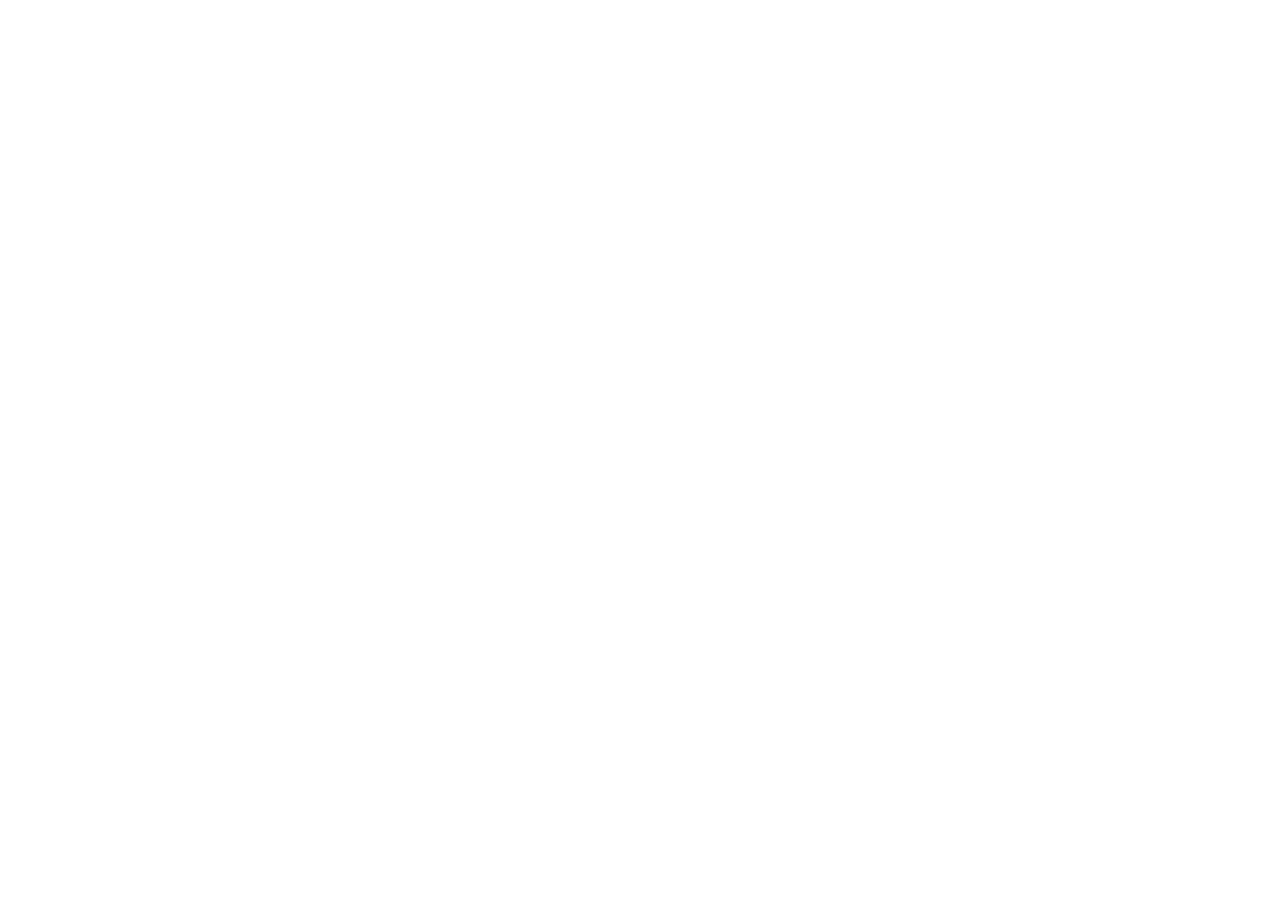
==== index.html @ 071098a9 "nurlan" ====
<!DOCTYPE html>
<html lang="en">
<head>
    <meta charset="UTF-8">
    <meta http-equiv="X-UA-Compatible" content="IE=edge">
    <meta name="viewport" content="width=device-width, initial-scale=1.0">
    <title>Project</title>
    <link rel="stylesheet" href="style.css">
</head>
<body>
    <div class="all-text">
        <div class="container">






        </div>
    </div>
</body>
</html>
---- style.css ----
@import url("https://fonts.googleapis.com/css2?family=Montserrat:ital,wght@0,100;0,200;0,300;0,400;0,500;0,600;0,700;0,800;0,900;1,100;1,200;1,300;1,400;1,500;1,600;1,700;1,800;1,900&family=Roboto:ital,wght@0,100;0,300;0,400;0,500;0,700;0,900;1,100;1,300;1,400;1,500;1,700;1,900&display=swap");
* {
  box-sizing: border-box;
  list-style: none;
}
body {
  font-family: Roboto Slab;
}
@media screen and (min-width: 320px) and (max-width: 991px) {
<<<<<<< HEAD
    

body{
    font-family: Roboto Slab;
}
@media screen and (min-width: 320px) and (max-width: 991px){
   
    .container{

        margin-left: 35px;
        margin-top: 36px;
        display: flex;
        justify-content: center;
        flex-direction: column;
    }

    .first-section .main {
        display: flex;
        flex-direction: column;
        margin: 0;
    }
    .first-section .main h1 {
        font-weight: bold;
        font-size: 26px;
        line-height: 101.38%;
        margin: 55px 0 21px 0px;
    }
    .first-section .main-text {
        width: 309px;
        height: 217px;
        font-size: 12px;
        line-height: 18px;
        margin-bottom: 12px;
    }
    .first-section .right-img {
        width: 300px;
        display: flex;
        justify-content: center;
        margin: 0;
        height: 160.29px;
    }
    .first-section .img1 {
        width: 170.55px;
        height: 160.29px;
    }
    .first-section .bottom-text {
        width: 395px;
    }
    .first-section .img-desktopmod {
        margin: 0;
        width: 0;
        height: 0;
    }
    .first-section .desk-image {
        display: none;
    }
    .first-section .ellipse3 {
        display: none;
    }
    .first-section .bottom-text ul {
        display: flex;
        flex-wrap: wrap;
        padding: 0;
        margin-left: 0;
        gap: 0px;
    }
    .first-section .bottom-text ul li {
        list-style: none;
    }
    .first-section .bottom-text ul li h3 {
        font-size: 12px;
        line-height: 16px;
        font-weight: bold;
    }
    .first-section .bottom-text ul li p {
        font-size: 10px;
        line-height: 13px;
        width: 86px;
        height: 28px;
    }

    /* Nurlan */
    .header .pic1{
        width: 52.19px;
        height: 30.75px;}

        .kino{
width: 292.63px;
height: 88.53px;

font-family: Roboto Slab;
font-style: normal;
font-weight: bold;
font-size: 37px;
line-height: 101.38%;
        }
        .kino1{
            width: 212.4px;
height: 28.96px;
font-family: Roboto;
font-style: normal;
font-weight: normal;
font-size: 10px;
line-height: 150%;
        }
        .text .pic2{
            width: 141.68px;
            height: 175.1px;
        }
        .blue{
            width: 225.36px;
    height: 93.19px;


    background: #1E4681;
    border-radius: 2.32986px
        }
        .blue .word{
            width: 200.64px;
            height: 52.65px;
            
            font-family: Roboto Slab;
            font-style: normal;
            font-weight: normal;
            font-size: 11px;
            line-height: 130%;
            
            
            
            color: #FFFFFF;
        }
        .blue .name{
            width: 130.7px;
height: 21.27px;

font-family: Roboto;
font-style: normal;
font-weight: normal;
font-size: 10px;
line-height: 130%;


text-align: right;

color: #FFFFFF;
        }

    .Program-course h1{
        font-size: 26px;
        font-weight: bold;
        line-height: 26px;

    }
    .Program-course div{
        display: flex;
        flex-direction: column;
        justify-content: center;
        width: 185.92px;
        height: 152.84px;
        box-shadow: 1px 1px 1px 1px #B0B0B0   ;
        border-radius: 0 0 15px 15px;
    }
    .Program-course img{
        width: 185.92px;
        height: 74.56px;
    }
    .Program-course .text{
        padding: 5.13px 9px 7.84px ; 
        border-radius: 0 0 15px 15px;
    }
    .Program-course h3{    
        font-weight: bold;
        font-size: 14px;
        line-height: 130%;
        margin-bottom: 15.15px;
        margin-top: 5.13px;
    }
    .Program-course p{
        font-size: 12px;
        line-height: 130%;  
        width: 106px;
        height: 32px;
        margin: 0;
    }



=======
>>>>>>> 8722b639a8278515ad1a6d59baf8ebdc90679b74
}

@media screen and (min-width: 992px) and (max-width: 1279px) {
}

@media (min-width: 1280px) {
}
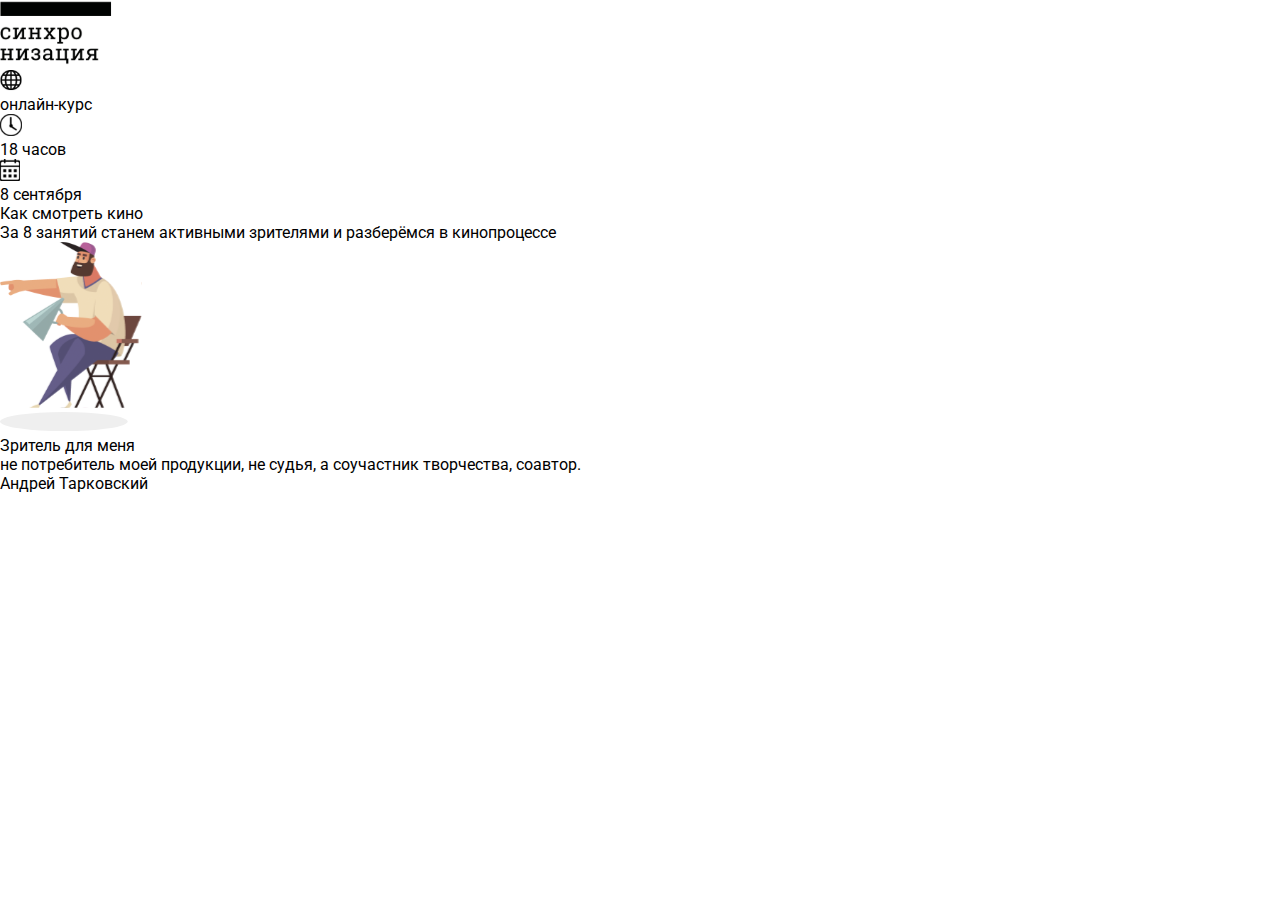
==== commit ec4223c3: "Project" ====
--- a/index.html
+++ b/index.html
@@ -1,22 +1,61 @@
 <!DOCTYPE html>
 <html lang="en">
-<head>
-    <meta charset="UTF-8">
-    <meta http-equiv="X-UA-Compatible" content="IE=edge">
-    <meta name="viewport" content="width=device-width, initial-scale=1.0">
+  <head>
+    <meta charset="UTF-8" />
+    <meta http-equiv="X-UA-Compatible" content="IE=edge" />
+    <meta name="viewport" content="width=device-width, initial-scale=1.0" />
     <title>Project</title>
-    <link rel="stylesheet" href="style.css">
-</head>
-<body>
+    <link rel="stylesheet" href="style.css" />
+  </head>
+  <body>
     <div class="all-text">
-        <div class="container">
+      <div class="container">
+        <!-- Nurlan -->
+        <div class="header">
+          <div class="pic1">
+            <img class="pic1" src="images/logo_mobile_black 1.svg" alt="" />
+          </div>
+          <div class="online-kurs">
+            <div class="li">
+              <img class="globe" src="images/globe.svg" alt="" />
+              <div class="text1">онлайн-курс</div>
+            </div>
+            <div class="li">
+              <img class="saat" src="images/img_135744.svg" alt="" />
+              <div class="text2">18 часов</div>
+            </div>
+            <div class="li">
+              <img class="calendar" src="images/calendar_2.svg" alt="" />
+              <div class="text3">8 сентября</div>
+            </div>
+          </div>
+        </div>
+        <div class="text">
+          <div class="kino">Как смотреть кино</div>
+          <div class="za">
+            За 8 занятий станем активными зрителями и разберёмся в кинопроцессе
+          </div>
+          <div class="pic2">
+            <img class="pic2" src="images/noroot 1.svg" alt="" />
+          </div>
+          <img class="ellipse" src="images/ellips.svg" alt="" />
+        </div>
 
+        <div class="blue-text">
+          <div class="word">
+            Зритель для меня <br />
+            не потребитель моей продукции, не судья, а соучастник творчества,
+            соавтор.
+          </div>
+          <div class="name">Андрей Тарковский</div>
+        </div>
 
+        <!-- Sahire -->
 
+        <!-- Rashad -->
 
-
-
-        </div>
+        <!-- Ilkin -->
+      </div>
     </div>
-</body>
-</html>+  </body>
+</html>
--- a/style.css
+++ b/style.css
@@ -1,202 +1,157 @@
-@import url("https://fonts.googleapis.com/css2?family=Montserrat:ital,wght@0,100;0,200;0,300;0,400;0,500;0,600;0,700;0,800;0,900;1,100;1,200;1,300;1,400;1,500;1,600;1,700;1,800;1,900&family=Roboto:ital,wght@0,100;0,300;0,400;0,500;0,700;0,900;1,100;1,300;1,400;1,500;1,700;1,900&display=swap");
+@import url("https://fonts.googleapis.com/css2?family=Roboto+Slab:wght@100;200;300;400;500;600;700;800;900&family=Roboto:ital,wght@0,100;0,300;0,400;0,500;0,700;0,900;1,100;1,300;1,400;1,500;1,700;1,900&display=swap");
 * {
   box-sizing: border-box;
-  list-style: none;
+  margin: 0;
+  padding: 0;
 }
 body {
-  font-family: Roboto Slab;
+  font-family: Roboto;
 }
 @media screen and (min-width: 320px) and (max-width: 991px) {
-<<<<<<< HEAD
-    
+  .all-text {
+    display: flex;
+    flex-direction: column;
+    align-items: center;
+  }
 
-body{
+  .container {
+    margin-left: 35px;
+    margin-top: 36px;
+    display: flex;
+    flex-direction: column;
+  }
+  .header {
+    display: flex;
+    justify-content: flex-start;
+    flex-direction: column;
+  }
+  .pic1 {
+    width: 52.19px;
+    height: 30.75px;
+    margin-bottom: 44.6px;
+  }
+  .globe {
+    width: 10.25px;
+    height: 9.79px;
+    margin-right: 3.73px;
+  }
+
+  .saat {
+    width: 10.25px;
+    height: 10.25px;
+    margin-right: 4.66px;
+  }
+  .calendar {
+    width: 9.32px;
+    height: 10.25px;
+    margin-right: 6.06px;
+  }
+  .text1 {
+    width: 60.58px;
+    height: 14.91px;
+    font-family: Roboto;
+    font-style: normal;
+    font-weight: normal;
+    font-size: 10px;
+    line-height: 115%;
+    margin-right: 11.65px;
+  }
+
+  .text2 {
+    width: 60.58px;
+    height: 14.91px;
+    font-family: Roboto;
+    font-style: normal;
+    font-weight: normal;
+    font-size: 10px;
+    line-height: 115%;
+  }
+  .text3 {
+    width: 60.58px;
+    height: 14.91px;
+    font-family: Roboto;
+    font-style: normal;
+    font-weight: normal;
+    font-size: 10px;
+    line-height: 115%;
+  }
+  .online-kurs {
+    display: flex;
+    margin-bottom: 8.06px;
+  }
+  .li {
+    display: flex;
+  }
+
+  .kino {
+    width: 292.63px;
+    height: 88.53px;
     font-family: Roboto Slab;
-}
-@media screen and (min-width: 320px) and (max-width: 991px){
-   
-    .container{
+    font-style: normal;
+    font-weight: bold;
+    font-size: 37px;
+    line-height: 101.38%;
+    margin-bottom: 2.22px;
+  }
+  .za {
+    width: 212.4px;
+    height: 28.96px;
+    font-family: Roboto;
+    font-style: normal;
+    font-weight: normal;
+    font-size: 10px;
+    line-height: 150%;
+  }
+  .pic2 {
+    width: 141.66px;
+    height: 165.89px;
+    margin-left: 80px;
+    margin-top: 10px;
+    z-index: 10;
+  }
+  .ellipse {
+    width: 200.68px;
+    height: 19.1px;
 
-        margin-left: 35px;
-        margin-top: 36px;
-        display: flex;
-        justify-content: center;
-        flex-direction: column;
-    }
+    background: #ffffff;
+    margin-left: 140px;
+    margin-bottom: 38.64px;
 
-    .first-section .main {
-        display: flex;
-        flex-direction: column;
-        margin: 0;
-    }
-    .first-section .main h1 {
-        font-weight: bold;
-        font-size: 26px;
-        line-height: 101.38%;
-        margin: 55px 0 21px 0px;
-    }
-    .first-section .main-text {
-        width: 309px;
-        height: 217px;
-        font-size: 12px;
-        line-height: 18px;
-        margin-bottom: 12px;
-    }
-    .first-section .right-img {
-        width: 300px;
-        display: flex;
-        justify-content: center;
-        margin: 0;
-        height: 160.29px;
-    }
-    .first-section .img1 {
-        width: 170.55px;
-        height: 160.29px;
-    }
-    .first-section .bottom-text {
-        width: 395px;
-    }
-    .first-section .img-desktopmod {
-        margin: 0;
-        width: 0;
-        height: 0;
-    }
-    .first-section .desk-image {
-        display: none;
-    }
-    .first-section .ellipse3 {
-        display: none;
-    }
-    .first-section .bottom-text ul {
-        display: flex;
-        flex-wrap: wrap;
-        padding: 0;
-        margin-left: 0;
-        gap: 0px;
-    }
-    .first-section .bottom-text ul li {
-        list-style: none;
-    }
-    .first-section .bottom-text ul li h3 {
-        font-size: 12px;
-        line-height: 16px;
-        font-weight: bold;
-    }
-    .first-section .bottom-text ul li p {
-        font-size: 10px;
-        line-height: 13px;
-        width: 86px;
-        height: 28px;
-    }
+    z-index: -10;
+  }
 
-    /* Nurlan */
-    .header .pic1{
-        width: 52.19px;
-        height: 30.75px;}
+  .blue-text {
+    width: 205.36px;
+    height: 93.19px;
+    background: #1e4681;
+    border-radius: 2.32986px;
+  }
 
-        .kino{
-width: 292.63px;
-height: 88.53px;
+  .blue-text .word {
+    width: 200.64px;
+    height: 52.65px;
+    font-family: Roboto Slab;
+    font-style: normal;
+    font-weight: normal;
+    font-size: 11px;
+    line-height: 130%;
+    color: #ffffff;
+    padding: 8.97px 0 0 12.13px;
+    margin-bottom: 8.92px;
+  }
+  .blue-text .name {
+    width: 190.7px;
+    height: 21.27px;
 
-font-family: Roboto Slab;
-font-style: normal;
-font-weight: bold;
-font-size: 37px;
-line-height: 101.38%;
-        }
-        .kino1{
-            width: 212.4px;
-height: 28.96px;
-font-family: Roboto;
-font-style: normal;
-font-weight: normal;
-font-size: 10px;
-line-height: 150%;
-        }
-        .text .pic2{
-            width: 141.68px;
-            height: 175.1px;
-        }
-        .blue{
-            width: 225.36px;
-    height: 93.19px;
-
-
-    background: #1E4681;
-    border-radius: 2.32986px
-        }
-        .blue .word{
-            width: 200.64px;
-            height: 52.65px;
-            
-            font-family: Roboto Slab;
-            font-style: normal;
-            font-weight: normal;
-            font-size: 11px;
-            line-height: 130%;
-            
-            
-            
-            color: #FFFFFF;
-        }
-        .blue .name{
-            width: 130.7px;
-height: 21.27px;
-
-font-family: Roboto;
-font-style: normal;
-font-weight: normal;
-font-size: 10px;
-line-height: 130%;
-
-
-text-align: right;
-
-color: #FFFFFF;
-        }
-
-    .Program-course h1{
-        font-size: 26px;
-        font-weight: bold;
-        line-height: 26px;
-
-    }
-    .Program-course div{
-        display: flex;
-        flex-direction: column;
-        justify-content: center;
-        width: 185.92px;
-        height: 152.84px;
-        box-shadow: 1px 1px 1px 1px #B0B0B0   ;
-        border-radius: 0 0 15px 15px;
-    }
-    .Program-course img{
-        width: 185.92px;
-        height: 74.56px;
-    }
-    .Program-course .text{
-        padding: 5.13px 9px 7.84px ; 
-        border-radius: 0 0 15px 15px;
-    }
-    .Program-course h3{    
-        font-weight: bold;
-        font-size: 14px;
-        line-height: 130%;
-        margin-bottom: 15.15px;
-        margin-top: 5.13px;
-    }
-    .Program-course p{
-        font-size: 12px;
-        line-height: 130%;  
-        width: 106px;
-        height: 32px;
-        margin: 0;
-    }
-
-
-
-=======
->>>>>>> 8722b639a8278515ad1a6d59baf8ebdc90679b74
+    font-family: Roboto;
+    font-style: normal;
+    font-weight: normal;
+    font-size: 10px;
+    line-height: 130%;
+    text-align: right;
+    color: #ffffff;
+    padding-left: 93.07px;
+  }
 }
 
 @media screen and (min-width: 992px) and (max-width: 1279px) {
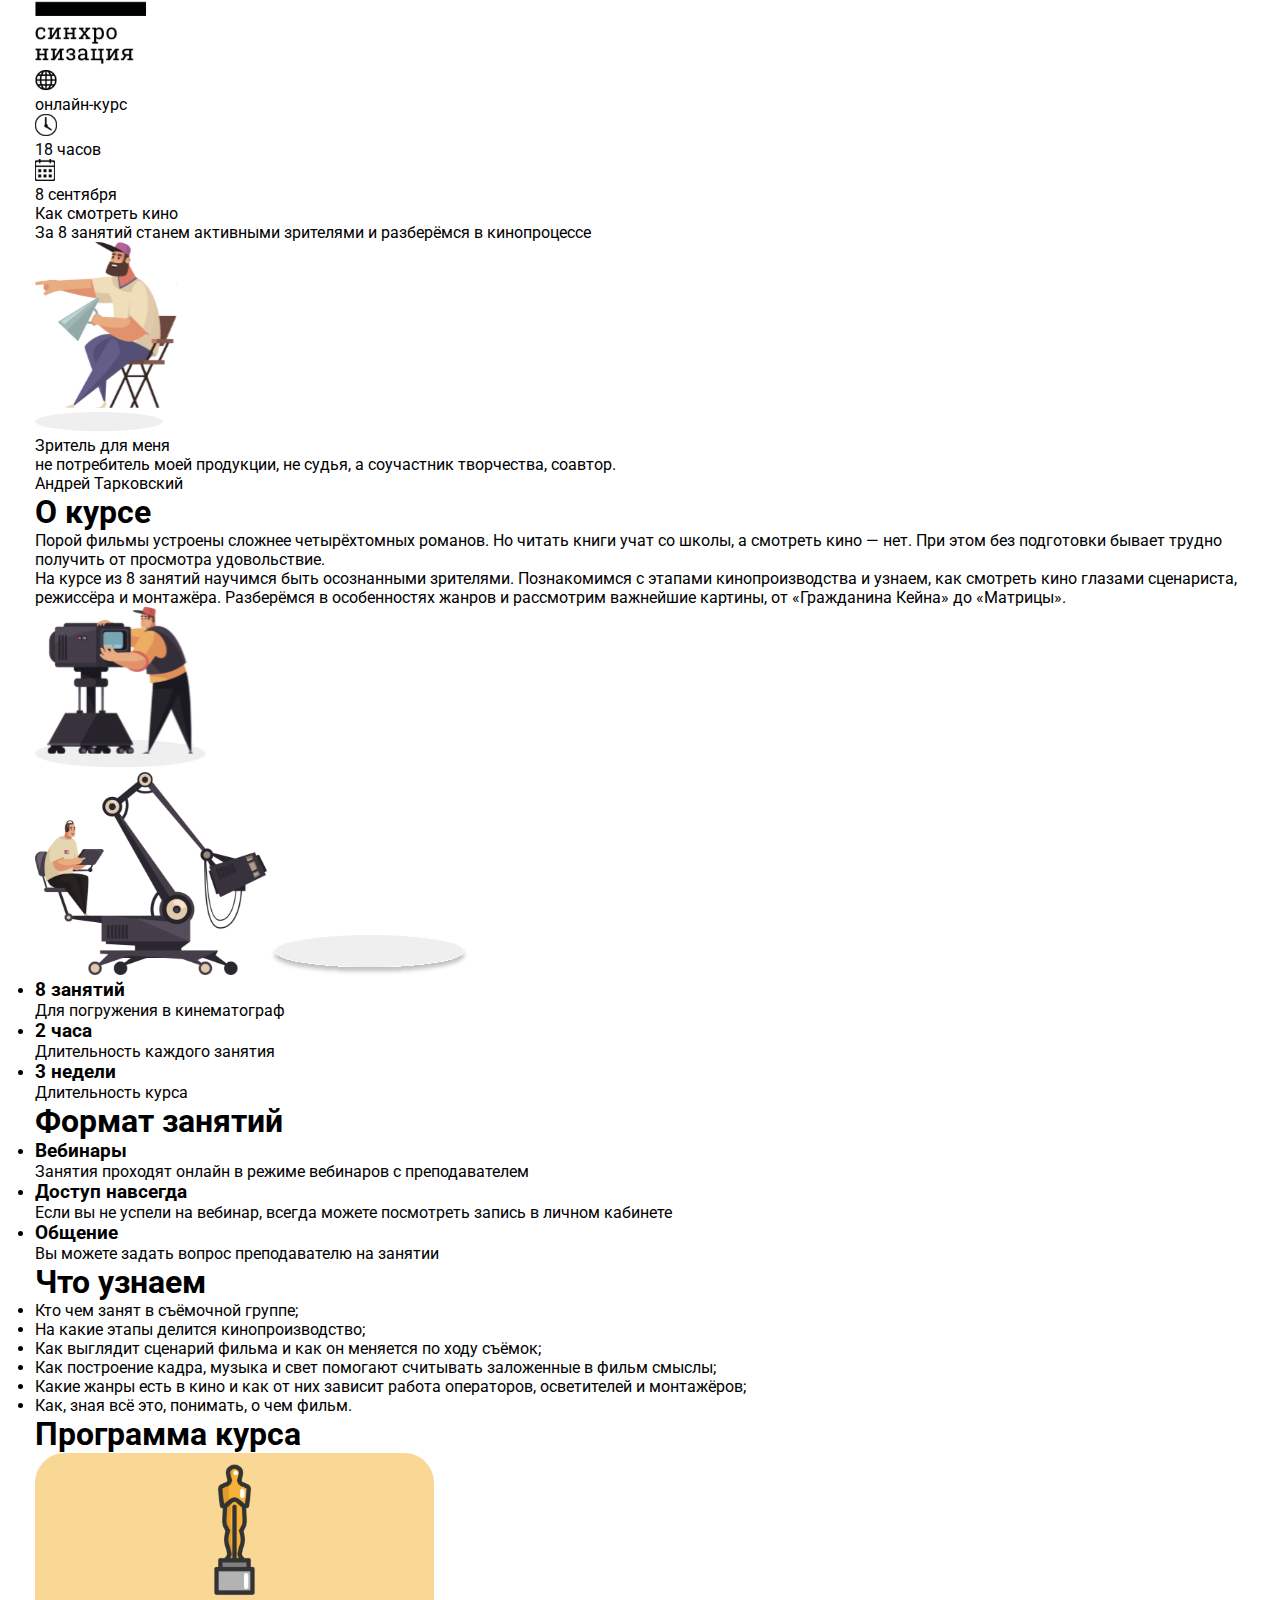
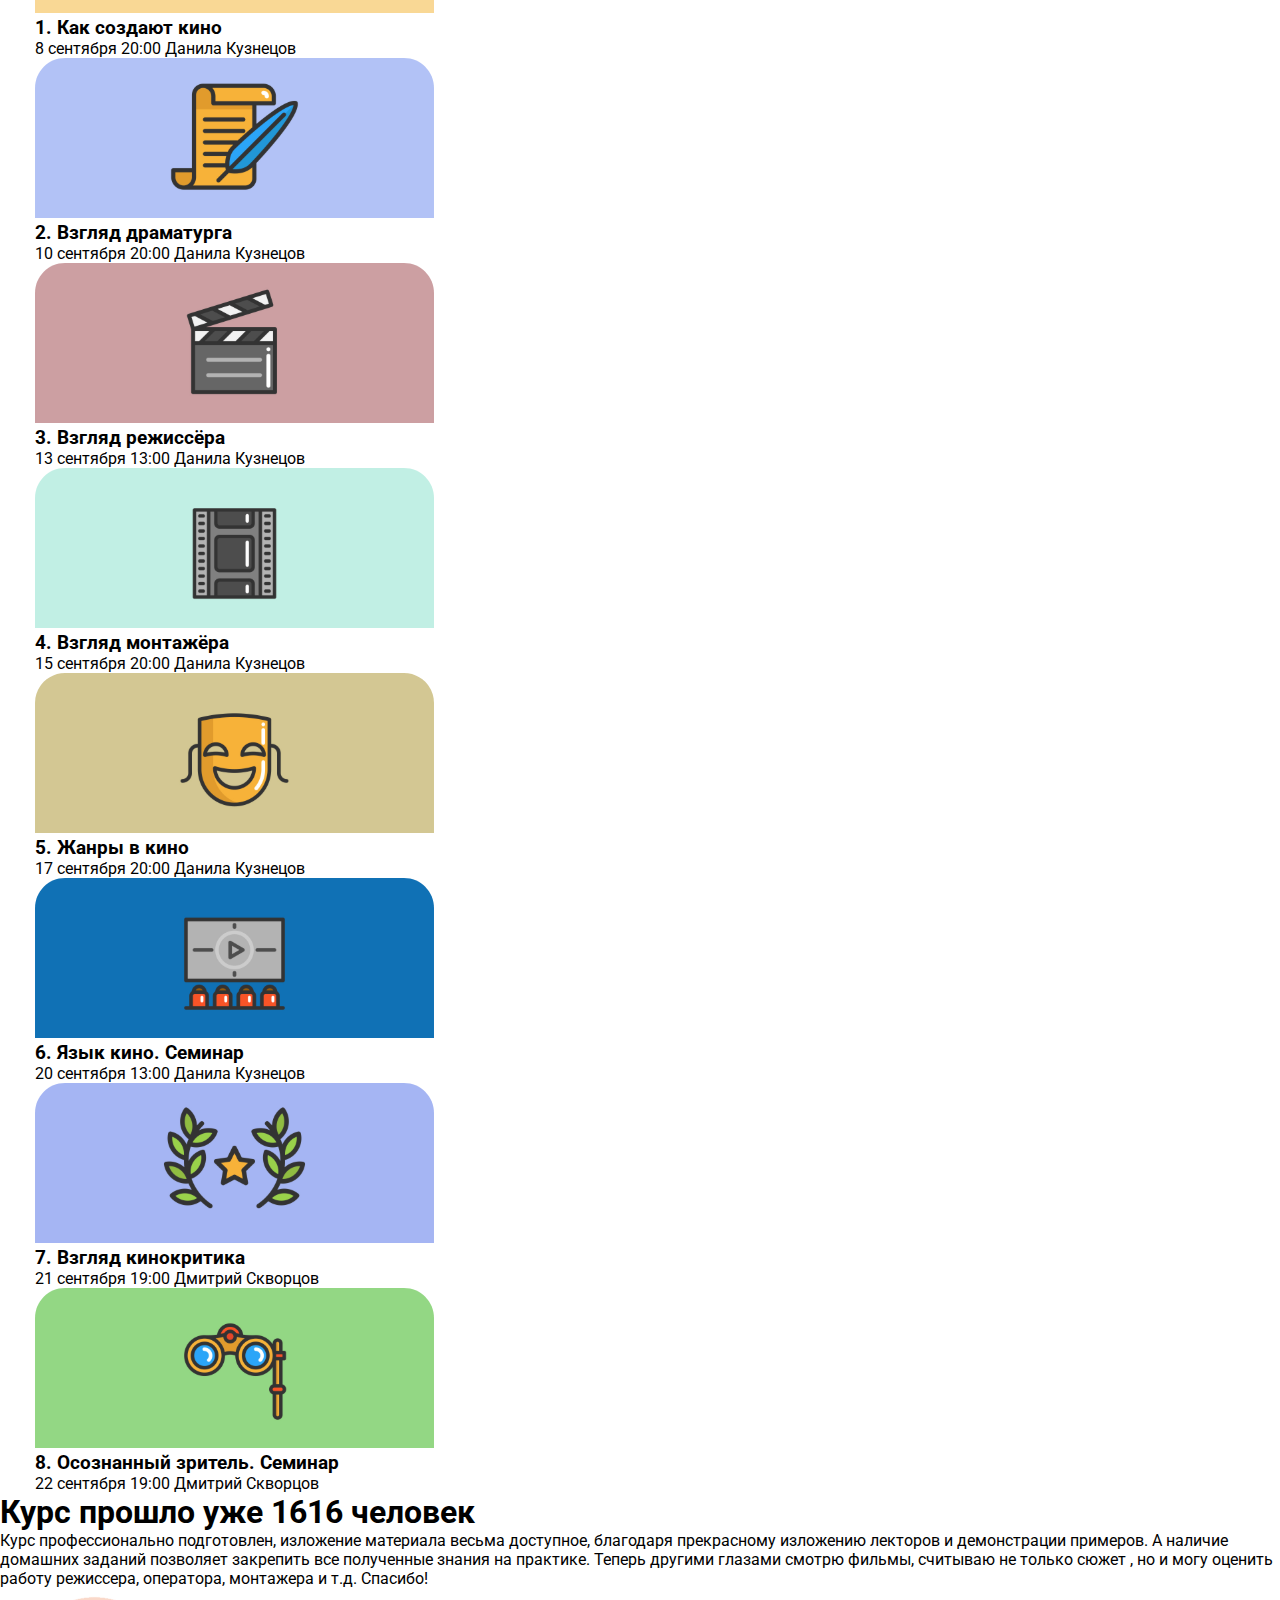
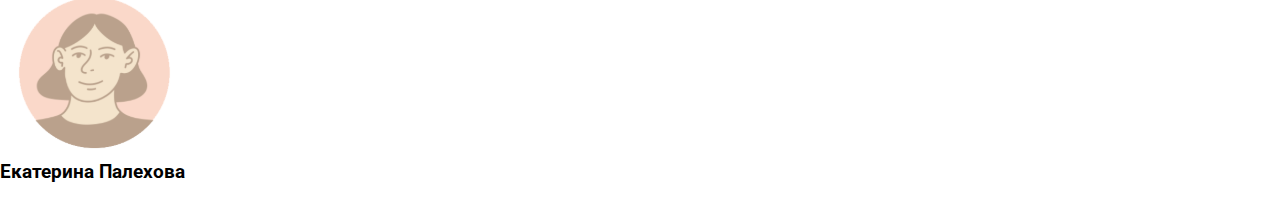
==== commit d323bec1: "Project" ====
--- a/index.html
+++ b/index.html
@@ -11,7 +11,7 @@
     <div class="all-text">
       <div class="container">
         <!-- Nurlan -->
-        <div class="header">
+        <div class=" header">
           <div class="pic1">
             <img class="pic1" src="images/logo_mobile_black 1.svg" alt="" />
           </div>
@@ -51,9 +51,209 @@
         </div>
 
         <!-- Sahire -->
-
+        <div class="first-section">
+          <div class="main">
+            <div>
+              <h1>О курсе</h1>
+              <div class="main-text">
+                <p>
+                  Порой фильмы устроены сложнее четырёхтомных романов. Но читать
+                  книги учат со школы, а смотреть кино — нет. При этом без
+                  подготовки бывает трудно получить от просмотра удовольствие.
+                </p>
+                <p>
+                  На курсе из 8 занятий научимся быть осознанными зрителями.
+                  Познакомимся с этапами кинопроизводства и узнаем, как смотреть
+                  кино глазами сценариста, режиссёра и монтажёра. Разберёмся в
+                  особенностях жанров и рассмотрим важнейшие картины, от
+                  «Гражданина Кейна» до «Матрицы».
+                </p>
+              </div>
+            </div>
+            <div class="right-img">
+              <img class="img1" src="images/image-1.svg" alt="undef" />
+            </div>
+          </div>
+          <div class="bottom-text">
+            <div class="img-desktopmod">
+              <img class="desk-image" src="images/desk-image.svg" alt="" />
+              <img class="ellipse3" src="images/Ellipse 3.svg" alt="" />
+            </div>
+            <ul>
+              <li>
+                <h3>8 занятий</h3>
+                <p>Для погружения в кинематограф</p>
+              </li>
+              <li>
+                <h3>2 часа</h3>
+                <p>Длительность каждого занятия</p>
+              </li>
+              <li>
+                <h3>3 недели</h3>
+                <p>Длительность курса</p>
+              </li>
+            </ul>
+          </div>
+        </div>
+        <!-- First Section End -->
+        <!-- Format Section start -->
+        <div class="sec-format">
+          <div class="main-head">
+            <h1>Формат занятий</h1>
+          </div>
+          <ul class="list">
+            <li>
+              <div class="head">
+                <h3>Вебинары</h3>
+              </div>
+              <div class="text">
+                Занятия проходят онлайн в режиме вебинаров с преподавателем
+              </div>
+            </li>
+            <li>
+              <div class="head">
+                <h3>Доступ навсегда</h3>
+              </div>
+              <div class="text">
+                Если вы не успели на вебинар, всегда можете посмотреть запись в
+                личном кабинете
+              </div>
+            </li>
+            <li>
+              <div class="head">
+                <h3>Общение</h3>
+              </div>
+              <div class="text">
+                Вы можете задать вопрос преподавателю на занятии
+              </div>
+            </li>
+          </ul>
+        </div>
+
+        <!-- Format section Ends -->
+
+        <!-- Section 3 Starts -->
+
+        <div class="sec3">
+          <div class="main-head">
+            <h1>Что узнаем</h1>
+          </div>
+          <div class="list-div">
+            <ul class="list-sec3">
+              <li>
+                <div class="text">Кто чем занят в съёмочной группе;</div>
+              </li>
+              <li>
+                <div class="text">На какие этапы делится кинопроизводство;</div>
+              </li>
+              <li>
+                <div class="text">
+                  Как выглядит сценарий фильма и как он меняется по ходу съёмок;
+                </div>
+              </li>
+              <li>
+                <div class="text">
+                  Как построение кадра, музыка и свет помогают считывать
+                  заложенные в фильм смыслы;
+                </div>
+              </li>
+              <li>
+                <div class="text">
+                  Какие жанры есть в кино и как от них зависит работа
+                  операторов, осветителей и монтажёров;
+                </div>
+              </li>
+              <li>
+                <div class="text">
+                  Как, зная всё это, понимать, о чем фильм.
+                </div>
+              </li>
+            </ul>
+          </div>
+        </div>
         <!-- Rashad -->
-
+        <div class="Program-course">
+          <div class="headerrr"><h1>Программа курса</h1></div>
+          <div class="boxes-align">
+              <div class="boxes">
+                <img src="images/programkurs1.svg" alt="" />
+                <div class="text">
+                  <h3>1. Как создают кино</h3>
+                  <p>8 сентября 20:00 Данила Кузнецов</p>
+                </div>
+              </div>
+              <div class="boxes">
+                <img src="images/Rectangle 7.svg" alt="" />
+                <div class="text">
+                  <h3>2. Взгляд драматурга</h3>
+                  <p>10 сентября 20:00 Данила Кузнецов</p>
+                </div>
+              </div>
+              <div class="boxes">
+                <img src="images/Rectangle 9.svg" alt="" />
+                <div class="text">
+                  <h3>3. Взгляд режиссёра</h3>
+                  <p>13 сентября 13:00 Данила Кузнецов</p>
+                </div>
+              </div>
+              <div class="boxes">
+                <img src="images/Rectangle 13.svg" alt="" />
+                <div class="text">
+                  <h3>4. Взгляд монтажёра</h3>
+                  <p>15 сентября 20:00 Данила Кузнецов</p>
+                </div>
+              </div>
+              <div>
+                <img src="images/Rectangle 14.svg" alt="" />
+                <div class="text">
+                  <h3>5. Жанры в кино</h3>
+                  <p>17 сентября 20:00 Данила Кузнецов</p>
+                </div>
+              </div>
+              <div class="boxes">
+                <img src="images/Rectangle 15.svg" alt="" />
+                <div class="text">
+                  <h3>6. Язык кино. Семинар</h3>
+                  <p>20 сентября 13:00 Данила Кузнецов</p>
+                </div>
+              </div>
+              <div class="boxes">
+                <img src="images/Rectangle 19.svg" alt="" />
+                <div class="text">
+                  <h3>7. Взгляд кинокритика</h3>
+                  <p>21 сентября 19:00 Дмитрий Скворцов</p>
+                </div>
+              </div>
+              <div class="boxes">
+                <img src="images/Rectangle 20.svg" alt="" />
+                <div class="text">
+                  <h3>8. Осознанный зритель. Семинар</h3>
+                  <p class="last-tag">22 сентября 19:00 Дмитрий Скворцов</p>
+                </div>
+              </div>
+            </div>
+        </div>
+        </div>
+        <div class="statistics">
+          <h1>Курс прошло уже 1616 человек</h1>
+          <div class="text">
+            <p>
+              Курс профессионально подготовлен, изложение материала весьма
+              доступное, благодаря прекрасному изложению лекторов и демонстрации
+              примеров. А наличие домашних заданий позволяет закрепить все
+              полученные знания на практике. Теперь другими глазами смотрю
+              фильмы, считываю не только сюжет , но и могу оценить работу
+              режиссера, оператора, монтажера и т.д. Спасибо!
+            </p>
+            <div class="bottom-part">
+              <img src="images/1 9.svg" alt="" />
+              <div>
+                <h3>Екатерина Палехова</h3>
+                <img class="fb-icon" src="images/fb.svg" alt="" />
+              </div>
+            </div>
+          </div>
+        </div>
         <!-- Ilkin -->
       </div>
     </div>
--- a/style.css
+++ b/style.css
@@ -7,6 +7,12 @@
 body {
   font-family: Roboto;
 }
+.left-margin{
+  margin-left: 35px;
+}
+.container{
+  margin-left: 35px;
+}
 @media screen and (min-width: 320px) and (max-width: 991px) {
   .all-text {
     display: flex;
@@ -15,10 +21,8 @@
   }
 
   .container {
-    margin-left: 35px;
     margin-top: 36px;
-    display: flex;
-    flex-direction: column;
+    
   }
   .header {
     display: flex;
@@ -151,6 +155,248 @@
     text-align: right;
     color: #ffffff;
     padding-left: 93.07px;
+    margin-top: 18.92px;
+  }
+  .first-section .main {
+    display: flex;
+    flex-direction: column;
+    margin: 0;
+  }
+  .first-section .main h1 {
+    font-weight: bold;
+    font-size: 26px;
+    line-height: 101.38%;
+    margin: 55px 0 21px 0px;
+  }
+  .first-section .main-text {
+    width: 309px;
+    height: 217px;
+    font-size: 12px;
+    line-height: 18px;
+    margin-bottom: 12px;
+  }
+  .first-section .right-img {
+    width: 300px;
+    display: flex;
+    justify-content: center;
+    margin: 0;
+    height: 160.29px;
+  }
+  .first-section .img1 {
+    width: 170.55px;
+    height: 160.29px;
+  }
+  .first-section .bottom-text {
+    width: 395px;
+  }
+  .first-section .img-desktopmod {
+    margin: 0;
+    width: 0;
+    height: 0;
+  }
+  .first-section .desk-image {
+    display: none;
+  }
+  .first-section .ellipse3 {
+    display: none;
+  }
+  .first-section .bottom-text ul {
+    display: flex;
+    flex-wrap: wrap;
+    padding: 0;
+    margin-left: 0;
+    gap: 0px;
+    width: 240px;
+    margin-top: 45.71px;
+  }
+  .first-section .bottom-text ul li {
+    list-style: none;
+    margin-right: 33.33px;
+  }
+  .first-section .bottom-text ul li h3 {
+    font-size: 12px;
+    line-height: 16px;
+    font-weight: bold;
+  }
+  .first-section .bottom-text ul li p {
+    font-size: 10px;
+    line-height: 13px;
+    width: 86px;
+    height: 28px;
+  }
+  /* Sec Format Starts */
+
+  .sec-format .main-head h1,
+  .sec3 .main-head h1 {
+    height: 43.335418701171875px;
+    width: 310.8034973144531px;
+    font-family: Roboto Slab;
+    font-size: 26px;
+    font-style: normal;
+    font-weight: 700;
+    line-height: 26px;
+    margin-bottom: 16.66px;
+    margin-top: 76px;
+  }
+  .sec-format .list {
+    width: 180px;
+    display: flex;
+    flex-direction: column;
+    list-style-type: none;
+    margin: 0;
+    padding: 0;
+  }
+
+  .sec-format .list li {
+    margin-bottom: 10px;
+  }
+
+  .sec-format .list li .head {
+    height: 18.172916412353516px;
+    font-family: Roboto;
+    font-size: 12px;
+    font-style: normal;
+    font-weight: 700;
+    line-height: 16px;
+    color: #1e4681;
+  }
+  .sec-format .list li .text {
+    font-family: Roboto;
+    font-size: 10px;
+    font-style: normal;
+    font-weight: 400;
+    line-height: 13px;
+  }
+  .sec3 {
+    margin-top: 73px;
+    margin-bottom: 80px;
+  }
+  .list-div {
+    display: flex;
+    width: 280px;
+    margin-left: 20px;
+  }
+  .sec3 .list-sec3 {
+    margin: 0;
+    padding: 0;
+  }
+  .sec3 .list-sec3 .text {
+    font-family: Roboto;
+    font-size: 12px;
+    font-style: normal;
+    font-weight: 400;
+    line-height: 18px;
+  }
+  .Program-course {
+    display: flex;
+    flex-direction: column;
+    gap: 24.16px;
+    margin-bottom: 47.16px;
+    width: 240px;
+  }
+  .Program-course  .headerrr {
+    display: flex;
+    align-items: flex-start;
+  
+  }
+  .Program-course  .headerrr h1 {
+    font-size: 26px;
+    font-weight: bold;
+    line-height: 26px;
+    font-family: Roboto Slab;
+  }
+  .Program-course .boxes-align{
+    display: flex;
+    flex-direction: column;
+    align-items: flex-end;
+    gap: 24.12px;
+  }
+  .Program-course .boxes{
+    display: flex;
+    flex-direction: column;
+    justify-content: center;
+    width: 185.92px;
+    height: 152.84px;
+    border-radius: 15px 15px 15px 15px;
+    box-shadow: 0 0 10px 0 rgba(0.5, 0.5, 0.5, 20%);
+  }
+  .Program-course img {
+    width: 185.92px;
+    height: 74.56px;
+  }
+  .Program-course .text {
+    padding: 0.13px 9px 7.84px;
+    border-radius: 0 0 15px 15px;
+  }
+  .Program-course h3 {
+    font-weight: bold;
+    font-size: 14px;
+    line-height: 130%;
+    margin-top: 5.13px;
+    margin-bottom: 0px;
+  }
+  .Program-course div p {
+    font-size: 12px;
+    line-height: 130%;
+    width: 120px;
+    height: 32px;
+    margin: 15.15px 0 0 0;
+  }
+  .Program-course div .last-tag {
+    margin: 0.47px 0 0 0;
+  }
+  .statistics {
+    width: 100%;
+    background-color: #efefef;
+    margin: 0 !important;
+    padding: 42px 32px 53px 36px;
+    display: flex;
+    flex-direction: column;
+    justify-content: center;
+    align-items: center;
+  }
+  .statistics h1 {
+    font-size: 26px;
+    line-height: 26.36px;
+    font-weight: bold;
+    font-family: Roboto Slab;
+    width: 292px;
+    margin-bottom: 28px;
+  }
+  .statistics .text {
+    width: 308px;
+    height: 248px;
+    font-size: 10px;
+    line-height: 150%;
+    background-color: white;
+    padding: 18px 25px 13px 21px;
+    box-shadow: 0 0 10px 0 rgba(0.5, 0.5, 0.5, 20%);
+    border-radius: 15px;
+  }
+  .statistics .bottom-part {
+    display: flex;
+    margin-top: 14px;
+  }
+  .statistics .bottom-part img {
+    width: 80px;
+    height: 84px;
+  }
+  .statistics .bottom-part h3 {
+    font-size: 14px;
+    line-height: 14px;
+    font-weight: bold;
+    font-family: Roboto Slab;
+    margin-top: 18px;
+    margin-bottom: 20px;
+  }
+  .statistics .bottom-part div {
+    margin-left: 14px;
+  }
+  .statistics .bottom-part .fb-icon {
+    width: 14.91px;
+    height: 17.2px;
+    background-color: #4e70b7;
+    border-radius: 3px;
   }
 }
 
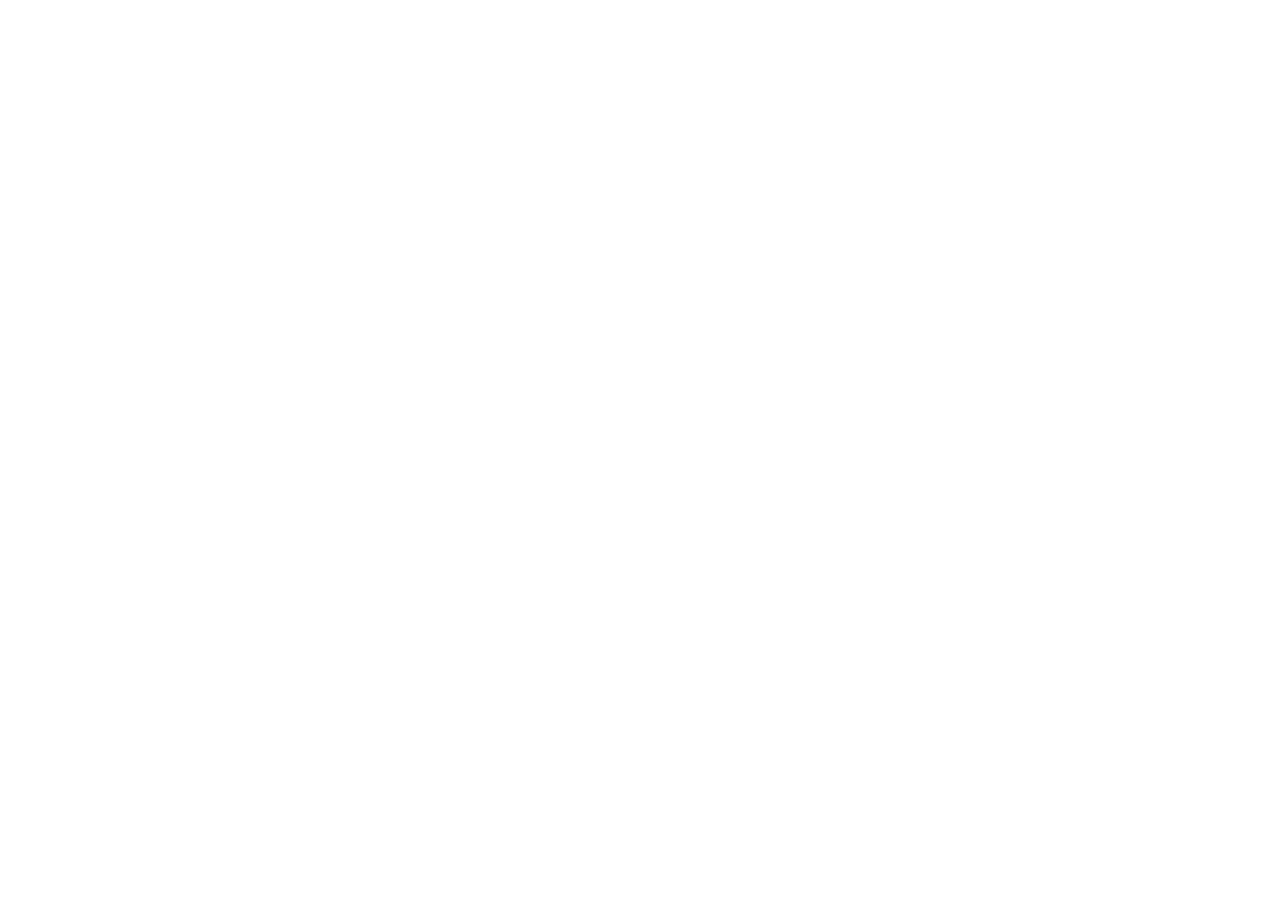
==== commit 3bf76982: "change" ====
--- a/index.html
+++ b/index.html
@@ -1,261 +1,17 @@
 <!DOCTYPE html>
 <html lang="en">
-  <head>
-    <meta charset="UTF-8" />
-    <meta http-equiv="X-UA-Compatible" content="IE=edge" />
-    <meta name="viewport" content="width=device-width, initial-scale=1.0" />
+<head>
+    <meta charset="UTF-8">
+    <meta http-equiv="X-UA-Compatible" content="IE=edge">
+    <meta name="viewport" content="width=device-width, initial-scale=1.0">
     <title>Project</title>
-    <link rel="stylesheet" href="style.css" />
-  </head>
-  <body>
-    <div class="all-text">
-      <div class="container">
-        <!-- Nurlan -->
-        <div class=" header">
-          <div class="pic1">
-            <img class="pic1" src="images/logo_mobile_black 1.svg" alt="" />
-          </div>
-          <div class="online-kurs">
-            <div class="li">
-              <img class="globe" src="images/globe.svg" alt="" />
-              <div class="text1">онлайн-курс</div>
-            </div>
-            <div class="li">
-              <img class="saat" src="images/img_135744.svg" alt="" />
-              <div class="text2">18 часов</div>
-            </div>
-            <div class="li">
-              <img class="calendar" src="images/calendar_2.svg" alt="" />
-              <div class="text3">8 сентября</div>
-            </div>
-          </div>
-        </div>
-        <div class="text">
-          <div class="kino">Как смотреть кино</div>
-          <div class="za">
-            За 8 занятий станем активными зрителями и разберёмся в кинопроцессе
-          </div>
-          <div class="pic2">
-            <img class="pic2" src="images/noroot 1.svg" alt="" />
-          </div>
-          <img class="ellipse" src="images/ellips.svg" alt="" />
-        </div>
-
-        <div class="blue-text">
-          <div class="word">
-            Зритель для меня <br />
-            не потребитель моей продукции, не судья, а соучастник творчества,
-            соавтор.
-          </div>
-          <div class="name">Андрей Тарковский</div>
-        </div>
-
-        <!-- Sahire -->
-        <div class="first-section">
-          <div class="main">
-            <div>
-              <h1>О курсе</h1>
-              <div class="main-text">
-                <p>
-                  Порой фильмы устроены сложнее четырёхтомных романов. Но читать
-                  книги учат со школы, а смотреть кино — нет. При этом без
-                  подготовки бывает трудно получить от просмотра удовольствие.
-                </p>
-                <p>
-                  На курсе из 8 занятий научимся быть осознанными зрителями.
-                  Познакомимся с этапами кинопроизводства и узнаем, как смотреть
-                  кино глазами сценариста, режиссёра и монтажёра. Разберёмся в
-                  особенностях жанров и рассмотрим важнейшие картины, от
-                  «Гражданина Кейна» до «Матрицы».
-                </p>
-              </div>
-            </div>
-            <div class="right-img">
-              <img class="img1" src="images/image-1.svg" alt="undef" />
-            </div>
-          </div>
-          <div class="bottom-text">
-            <div class="img-desktopmod">
-              <img class="desk-image" src="images/desk-image.svg" alt="" />
-              <img class="ellipse3" src="images/Ellipse 3.svg" alt="" />
-            </div>
-            <ul>
-              <li>
-                <h3>8 занятий</h3>
-                <p>Для погружения в кинематограф</p>
-              </li>
-              <li>
-                <h3>2 часа</h3>
-                <p>Длительность каждого занятия</p>
-              </li>
-              <li>
-                <h3>3 недели</h3>
-                <p>Длительность курса</p>
-              </li>
-            </ul>
-          </div>
-        </div>
-        <!-- First Section End -->
-        <!-- Format Section start -->
-        <div class="sec-format">
-          <div class="main-head">
-            <h1>Формат занятий</h1>
-          </div>
-          <ul class="list">
-            <li>
-              <div class="head">
-                <h3>Вебинары</h3>
-              </div>
-              <div class="text">
-                Занятия проходят онлайн в режиме вебинаров с преподавателем
-              </div>
-            </li>
-            <li>
-              <div class="head">
-                <h3>Доступ навсегда</h3>
-              </div>
-              <div class="text">
-                Если вы не успели на вебинар, всегда можете посмотреть запись в
-                личном кабинете
-              </div>
-            </li>
-            <li>
-              <div class="head">
-                <h3>Общение</h3>
-              </div>
-              <div class="text">
-                Вы можете задать вопрос преподавателю на занятии
-              </div>
-            </li>
-          </ul>
-        </div>
-
-        <!-- Format section Ends -->
-
-        <!-- Section 3 Starts -->
-
-        <div class="sec3">
-          <div class="main-head">
-            <h1>Что узнаем</h1>
-          </div>
-          <div class="list-div">
-            <ul class="list-sec3">
-              <li>
-                <div class="text">Кто чем занят в съёмочной группе;</div>
-              </li>
-              <li>
-                <div class="text">На какие этапы делится кинопроизводство;</div>
-              </li>
-              <li>
-                <div class="text">
-                  Как выглядит сценарий фильма и как он меняется по ходу съёмок;
-                </div>
-              </li>
-              <li>
-                <div class="text">
-                  Как построение кадра, музыка и свет помогают считывать
-                  заложенные в фильм смыслы;
-                </div>
-              </li>
-              <li>
-                <div class="text">
-                  Какие жанры есть в кино и как от них зависит работа
-                  операторов, осветителей и монтажёров;
-                </div>
-              </li>
-              <li>
-                <div class="text">
-                  Как, зная всё это, понимать, о чем фильм.
-                </div>
-              </li>
-            </ul>
-          </div>
-        </div>
-        <!-- Rashad -->
-        <div class="Program-course">
-          <div class="headerrr"><h1>Программа курса</h1></div>
-          <div class="boxes-align">
-              <div class="boxes">
-                <img src="images/programkurs1.svg" alt="" />
-                <div class="text">
-                  <h3>1. Как создают кино</h3>
-                  <p>8 сентября 20:00 Данила Кузнецов</p>
-                </div>
-              </div>
-              <div class="boxes">
-                <img src="images/Rectangle 7.svg" alt="" />
-                <div class="text">
-                  <h3>2. Взгляд драматурга</h3>
-                  <p>10 сентября 20:00 Данила Кузнецов</p>
-                </div>
-              </div>
-              <div class="boxes">
-                <img src="images/Rectangle 9.svg" alt="" />
-                <div class="text">
-                  <h3>3. Взгляд режиссёра</h3>
-                  <p>13 сентября 13:00 Данила Кузнецов</p>
-                </div>
-              </div>
-              <div class="boxes">
-                <img src="images/Rectangle 13.svg" alt="" />
-                <div class="text">
-                  <h3>4. Взгляд монтажёра</h3>
-                  <p>15 сентября 20:00 Данила Кузнецов</p>
-                </div>
-              </div>
-              <div>
-                <img src="images/Rectangle 14.svg" alt="" />
-                <div class="text">
-                  <h3>5. Жанры в кино</h3>
-                  <p>17 сентября 20:00 Данила Кузнецов</p>
-                </div>
-              </div>
-              <div class="boxes">
-                <img src="images/Rectangle 15.svg" alt="" />
-                <div class="text">
-                  <h3>6. Язык кино. Семинар</h3>
-                  <p>20 сентября 13:00 Данила Кузнецов</p>
-                </div>
-              </div>
-              <div class="boxes">
-                <img src="images/Rectangle 19.svg" alt="" />
-                <div class="text">
-                  <h3>7. Взгляд кинокритика</h3>
-                  <p>21 сентября 19:00 Дмитрий Скворцов</p>
-                </div>
-              </div>
-              <div class="boxes">
-                <img src="images/Rectangle 20.svg" alt="" />
-                <div class="text">
-                  <h3>8. Осознанный зритель. Семинар</h3>
-                  <p class="last-tag">22 сентября 19:00 Дмитрий Скворцов</p>
-                </div>
-              </div>
-            </div>
-        </div>
-        </div>
-        <div class="statistics">
-          <h1>Курс прошло уже 1616 человек</h1>
-          <div class="text">
-            <p>
-              Курс профессионально подготовлен, изложение материала весьма
-              доступное, благодаря прекрасному изложению лекторов и демонстрации
-              примеров. А наличие домашних заданий позволяет закрепить все
-              полученные знания на практике. Теперь другими глазами смотрю
-              фильмы, считываю не только сюжет , но и могу оценить работу
-              режиссера, оператора, монтажера и т.д. Спасибо!
-            </p>
-            <div class="bottom-part">
-              <img src="images/1 9.svg" alt="" />
-              <div>
-                <h3>Екатерина Палехова</h3>
-                <img class="fb-icon" src="images/fb.svg" alt="" />
-              </div>
-            </div>
-          </div>
-        </div>
-        <!-- Ilkin -->
-      </div>
+    <link rel="stylesheet" href="style.css">
+</head>
+<body>
+    <div>
+        <p>
+          
+        </p>
     </div>
-  </body>
-</html>
+</body>
+</html>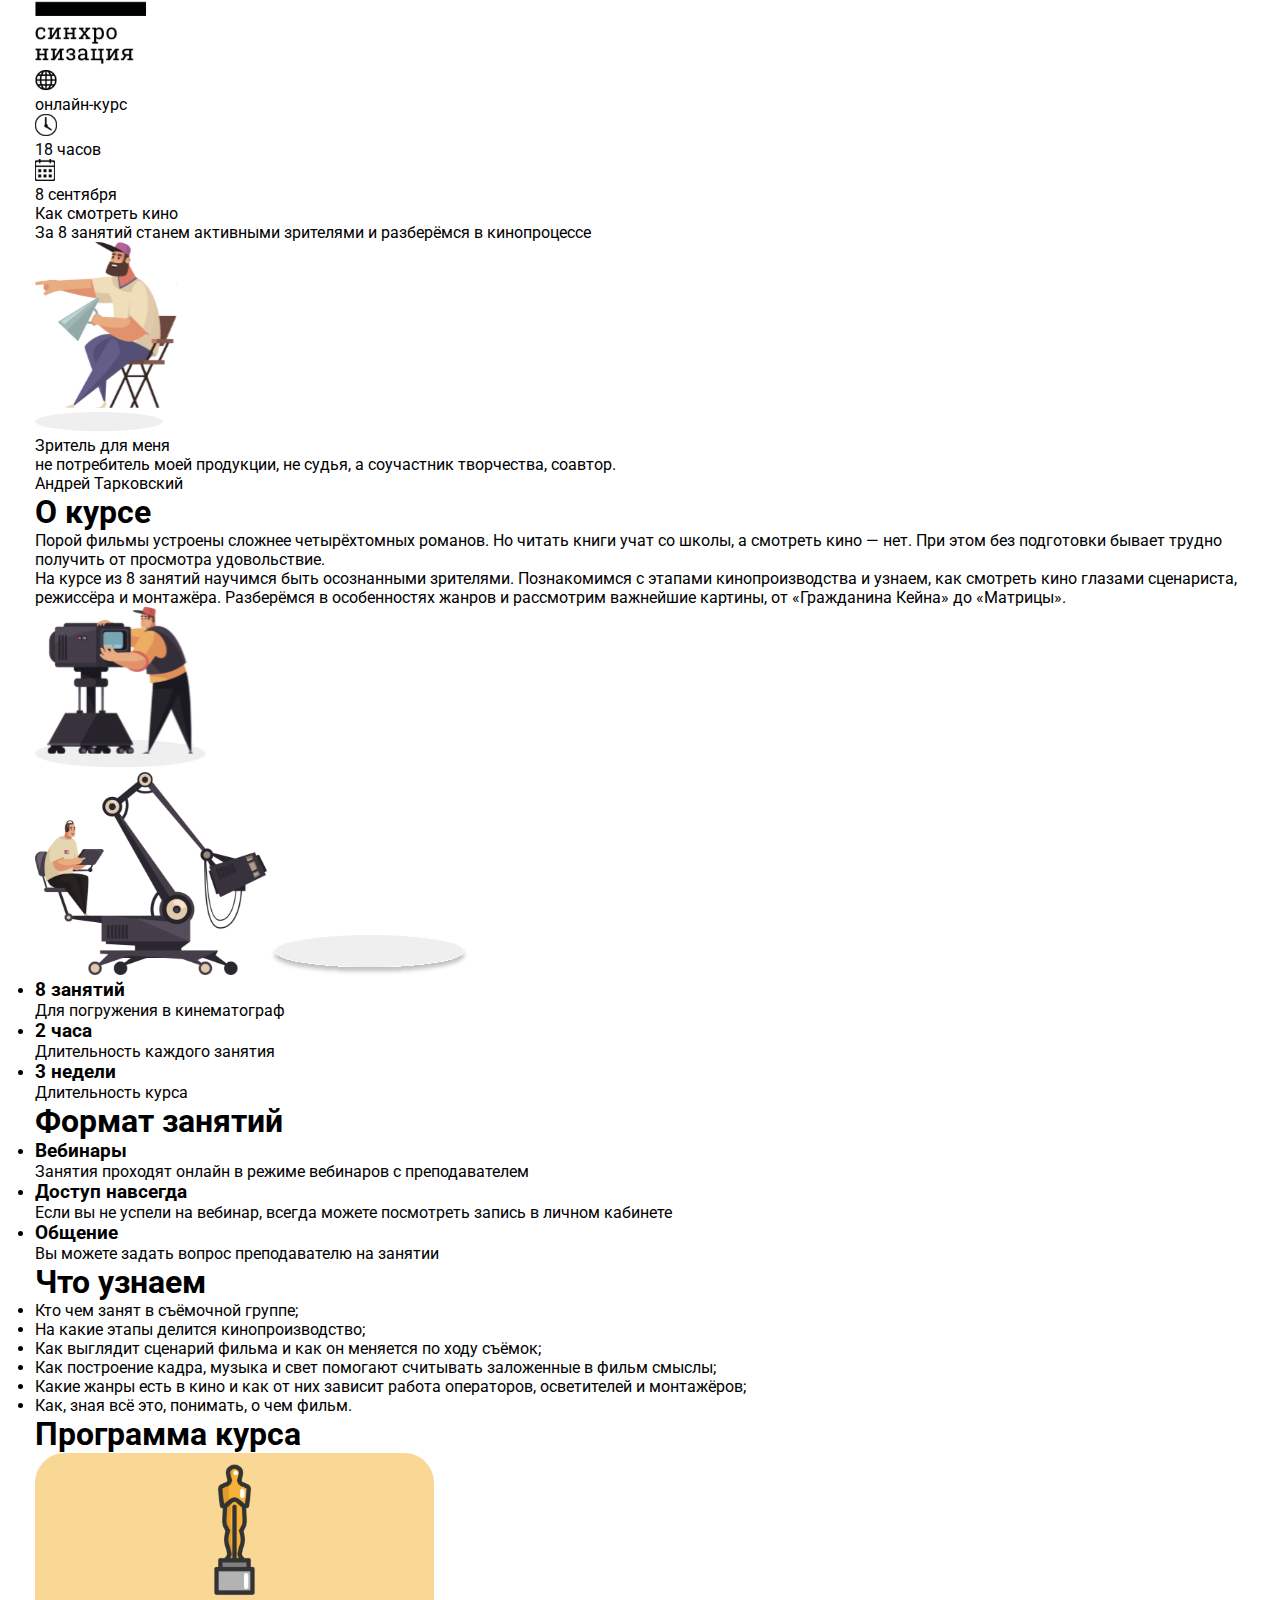
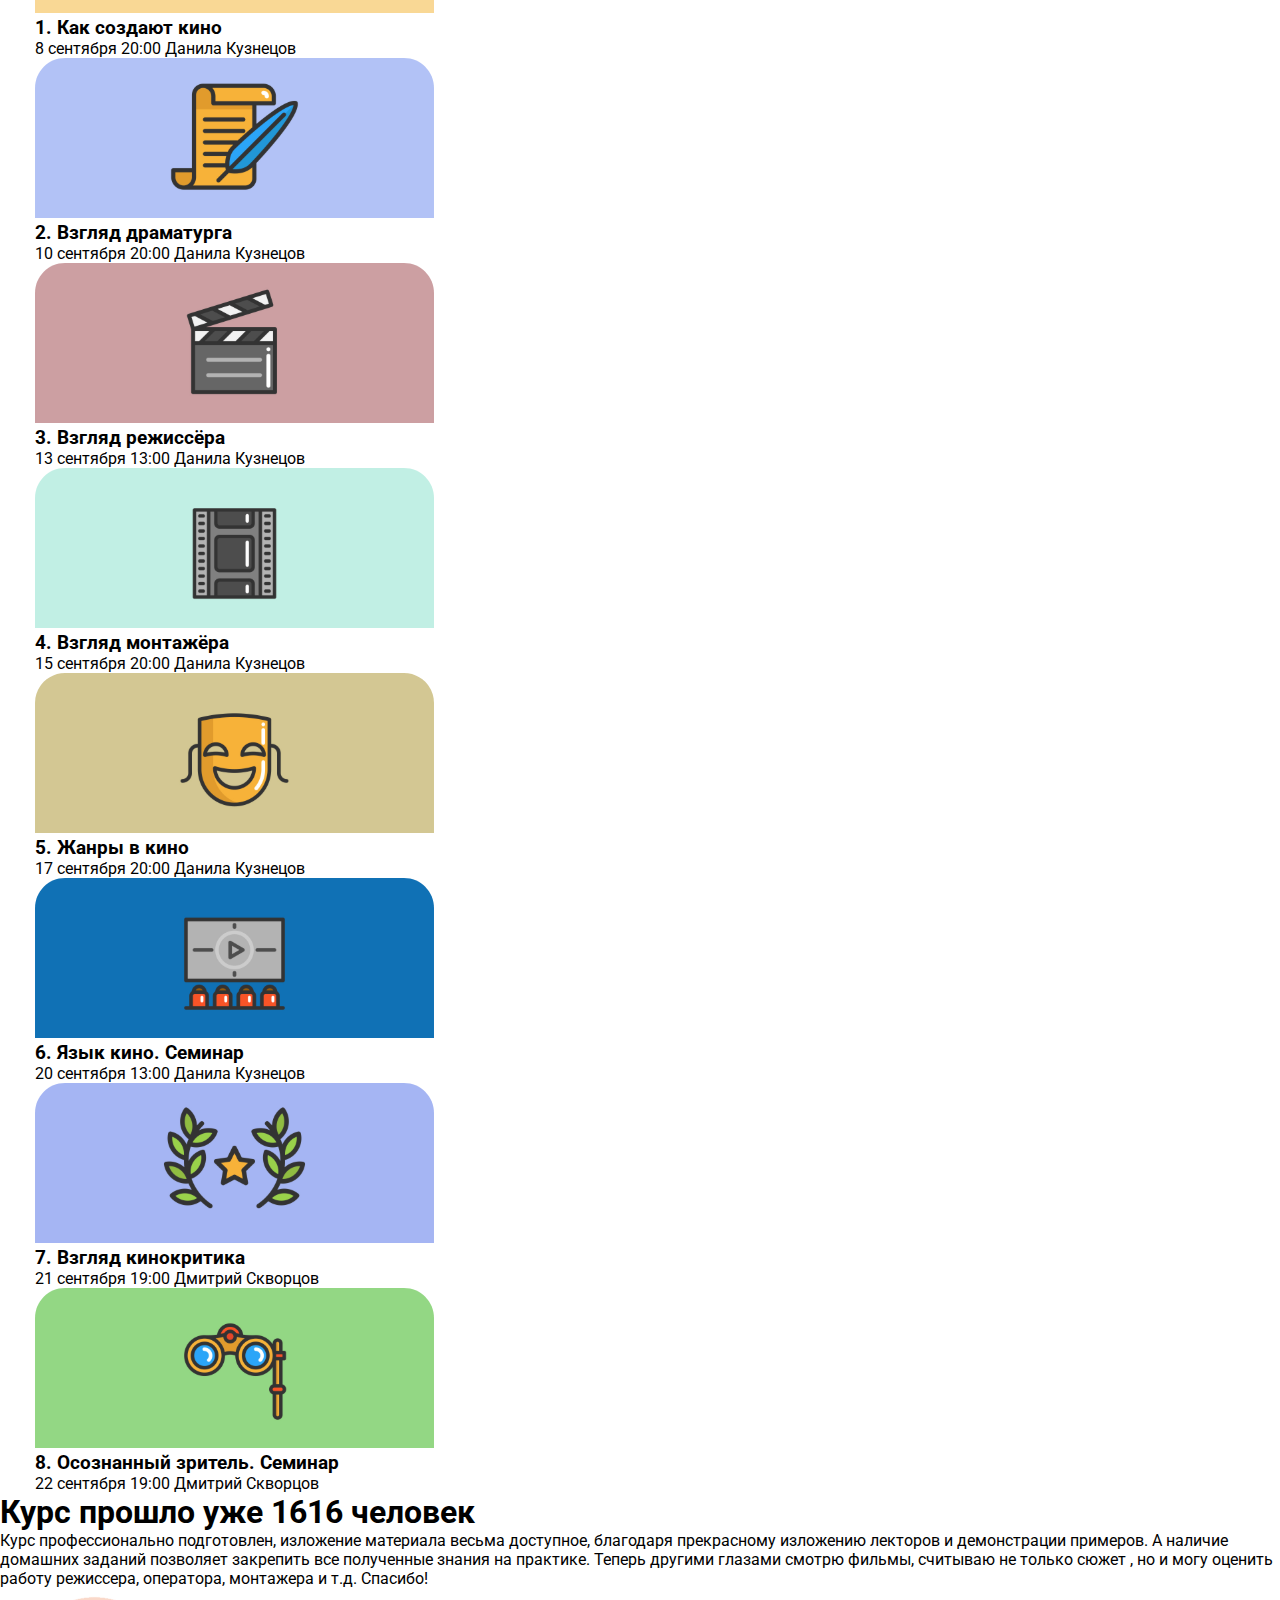
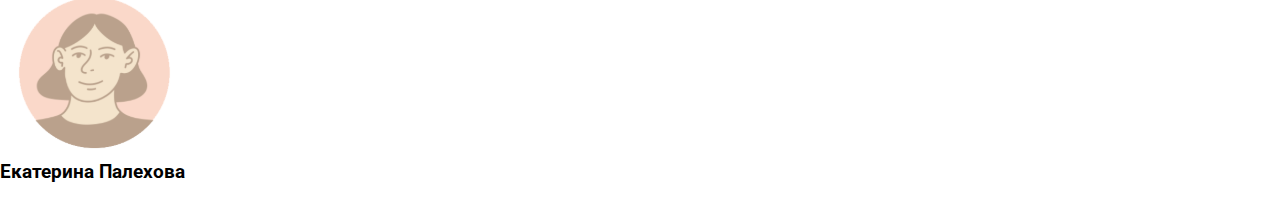
==== commit 0ddf99da: "rusult conflict" ====
--- a/index.html
+++ b/index.html
@@ -1,17 +1,261 @@
 <!DOCTYPE html>
 <html lang="en">
-<head>
-    <meta charset="UTF-8">
-    <meta http-equiv="X-UA-Compatible" content="IE=edge">
-    <meta name="viewport" content="width=device-width, initial-scale=1.0">
+  <head>
+    <meta charset="UTF-8" />
+    <meta http-equiv="X-UA-Compatible" content="IE=edge" />
+    <meta name="viewport" content="width=device-width, initial-scale=1.0" />
     <title>Project</title>
-    <link rel="stylesheet" href="style.css">
-</head>
-<body>
-    <div>
-        <p>
-          
-        </p>
+    <link rel="stylesheet" href="style.css" />
+  </head>
+  <body>
+    <div class="all-text">
+      <div class="container">
+        <!-- Nurlan -->
+        <div class=" header">
+          <div class="pic1">
+            <img class="pic1" src="images/logo_mobile_black 1.svg" alt="" />
+          </div>
+          <div class="online-kurs">
+            <div class="li">
+              <img class="globe" src="images/globe.svg" alt="" />
+              <div class="text1">онлайн-курс</div>
+            </div>
+            <div class="li">
+              <img class="saat" src="images/img_135744.svg" alt="" />
+              <div class="text2">18 часов</div>
+            </div>
+            <div class="li">
+              <img class="calendar" src="images/calendar_2.svg" alt="" />
+              <div class="text3">8 сентября</div>
+            </div>
+          </div>
+        </div>
+        <div class="text">
+          <div class="kino">Как смотреть кино</div>
+          <div class="za">
+            За 8 занятий станем активными зрителями и разберёмся в кинопроцессе
+          </div>
+          <div class="pic2">
+            <img class="pic2" src="images/noroot 1.svg" alt="" />
+          </div>
+          <img class="ellipse" src="images/ellips.svg" alt="" />
+        </div>
+
+        <div class="blue-text">
+          <div class="word">
+            Зритель для меня <br />
+            не потребитель моей продукции, не судья, а соучастник творчества,
+            соавтор.
+          </div>
+          <div class="name">Андрей Тарковский</div>
+        </div>
+
+        <!-- Sahire -->
+        <div class="first-section">
+          <div class="main">
+            <div>
+              <h1>О курсе</h1>
+              <div class="main-text">
+                <p>
+                  Порой фильмы устроены сложнее четырёхтомных романов. Но читать
+                  книги учат со школы, а смотреть кино — нет. При этом без
+                  подготовки бывает трудно получить от просмотра удовольствие.
+                </p>
+                <p>
+                  На курсе из 8 занятий научимся быть осознанными зрителями.
+                  Познакомимся с этапами кинопроизводства и узнаем, как смотреть
+                  кино глазами сценариста, режиссёра и монтажёра. Разберёмся в
+                  особенностях жанров и рассмотрим важнейшие картины, от
+                  «Гражданина Кейна» до «Матрицы».
+                </p>
+              </div>
+            </div>
+            <div class="right-img">
+              <img class="img1" src="images/image-1.svg" alt="undef" />
+            </div>
+          </div>
+          <div class="bottom-text">
+            <div class="img-desktopmod">
+              <img class="desk-image" src="images/desk-image.svg" alt="" />
+              <img class="ellipse3" src="images/Ellipse 3.svg" alt="" />
+            </div>
+            <ul>
+              <li>
+                <h3>8 занятий</h3>
+                <p>Для погружения в кинематограф</p>
+              </li>
+              <li>
+                <h3>2 часа</h3>
+                <p>Длительность каждого занятия</p>
+              </li>
+              <li>
+                <h3>3 недели</h3>
+                <p>Длительность курса</p>
+              </li>
+            </ul>
+          </div>
+        </div>
+        <!-- First Section End -->
+        <!-- Format Section start -->
+        <div class="sec-format">
+          <div class="main-head">
+            <h1>Формат занятий</h1>
+          </div>
+          <ul class="list">
+            <li>
+              <div class="head">
+                <h3>Вебинары</h3>
+              </div>
+              <div class="text">
+                Занятия проходят онлайн в режиме вебинаров с преподавателем
+              </div>
+            </li>
+            <li>
+              <div class="head">
+                <h3>Доступ навсегда</h3>
+              </div>
+              <div class="text">
+                Если вы не успели на вебинар, всегда можете посмотреть запись в
+                личном кабинете
+              </div>
+            </li>
+            <li>
+              <div class="head">
+                <h3>Общение</h3>
+              </div>
+              <div class="text">
+                Вы можете задать вопрос преподавателю на занятии
+              </div>
+            </li>
+          </ul>
+        </div>
+
+        <!-- Format section Ends -->
+
+        <!-- Section 3 Starts -->
+
+        <div class="sec3">
+          <div class="main-head">
+            <h1>Что узнаем</h1>
+          </div>
+          <div class="list-div">
+            <ul class="list-sec3">
+              <li>
+                <div class="text">Кто чем занят в съёмочной группе;</div>
+              </li>
+              <li>
+                <div class="text">На какие этапы делится кинопроизводство;</div>
+              </li>
+              <li>
+                <div class="text">
+                  Как выглядит сценарий фильма и как он меняется по ходу съёмок;
+                </div>
+              </li>
+              <li>
+                <div class="text">
+                  Как построение кадра, музыка и свет помогают считывать
+                  заложенные в фильм смыслы;
+                </div>
+              </li>
+              <li>
+                <div class="text">
+                  Какие жанры есть в кино и как от них зависит работа
+                  операторов, осветителей и монтажёров;
+                </div>
+              </li>
+              <li>
+                <div class="text">
+                  Как, зная всё это, понимать, о чем фильм.
+                </div>
+              </li>
+            </ul>
+          </div>
+        </div>
+        <!-- Rashad -->
+        <div class="Program-course">
+          <div class="headerrr"><h1>Программа курса</h1></div>
+          <div class="boxes-align">
+              <div class="boxes">
+                <img src="images/programkurs1.svg" alt="" />
+                <div class="text">
+                  <h3>1. Как создают кино</h3>
+                  <p>8 сентября 20:00 Данила Кузнецов</p>
+                </div>
+              </div>
+              <div class="boxes">
+                <img src="images/Rectangle 7.svg" alt="" />
+                <div class="text">
+                  <h3>2. Взгляд драматурга</h3>
+                  <p>10 сентября 20:00 Данила Кузнецов</p>
+                </div>
+              </div>
+              <div class="boxes">
+                <img src="images/Rectangle 9.svg" alt="" />
+                <div class="text">
+                  <h3>3. Взгляд режиссёра</h3>
+                  <p>13 сентября 13:00 Данила Кузнецов</p>
+                </div>
+              </div>
+              <div class="boxes">
+                <img src="images/Rectangle 13.svg" alt="" />
+                <div class="text">
+                  <h3>4. Взгляд монтажёра</h3>
+                  <p>15 сентября 20:00 Данила Кузнецов</p>
+                </div>
+              </div>
+              <div>
+                <img src="images/Rectangle 14.svg" alt="" />
+                <div class="text">
+                  <h3>5. Жанры в кино</h3>
+                  <p>17 сентября 20:00 Данила Кузнецов</p>
+                </div>
+              </div>
+              <div class="boxes">
+                <img src="images/Rectangle 15.svg" alt="" />
+                <div class="text">
+                  <h3>6. Язык кино. Семинар</h3>
+                  <p>20 сентября 13:00 Данила Кузнецов</p>
+                </div>
+              </div>
+              <div class="boxes">
+                <img src="images/Rectangle 19.svg" alt="" />
+                <div class="text">
+                  <h3>7. Взгляд кинокритика</h3>
+                  <p>21 сентября 19:00 Дмитрий Скворцов</p>
+                </div>
+              </div>
+              <div class="boxes">
+                <img src="images/Rectangle 20.svg" alt="" />
+                <div class="text">
+                  <h3>8. Осознанный зритель. Семинар</h3>
+                  <p class="last-tag">22 сентября 19:00 Дмитрий Скворцов</p>
+                </div>
+              </div>
+            </div>
+        </div>
+        </div>
+        <div class="statistics">
+          <h1>Курс прошло уже 1616 человек</h1>
+          <div class="text">
+            <p>
+              Курс профессионально подготовлен, изложение материала весьма
+              доступное, благодаря прекрасному изложению лекторов и демонстрации
+              примеров. А наличие домашних заданий позволяет закрепить все
+              полученные знания на практике. Теперь другими глазами смотрю
+              фильмы, считываю не только сюжет , но и могу оценить работу
+              режиссера, оператора, монтажера и т.д. Спасибо!
+            </p>
+            <div class="bottom-part">
+              <img src="images/1 9.svg" alt="" />
+              <div>
+                <h3>Екатерина Палехова</h3>
+                <img class="fb-icon" src="images/fb.svg" alt="" />
+              </div>
+            </div>
+          </div>
+        </div>
+        <!-- Ilkin -->
+      </div>
     </div>
-</body>
-</html>+  </body>
+</html>
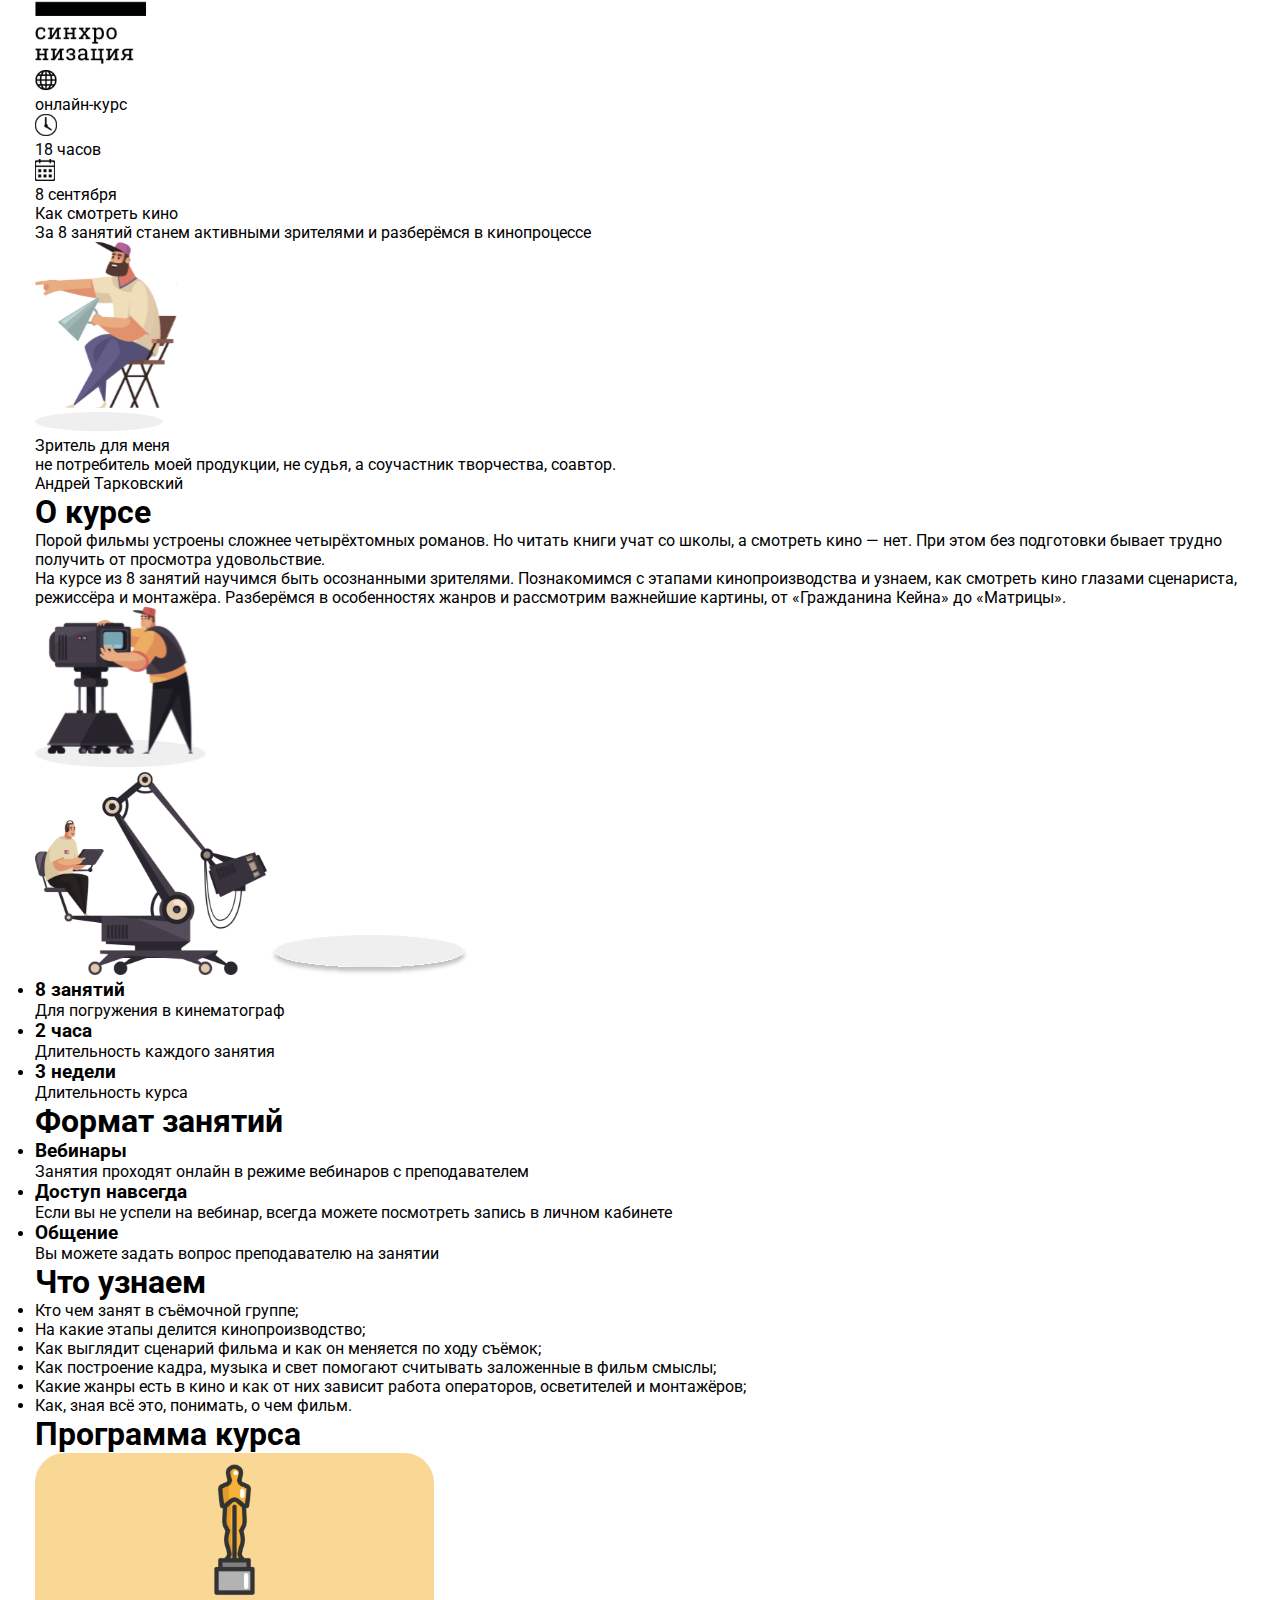
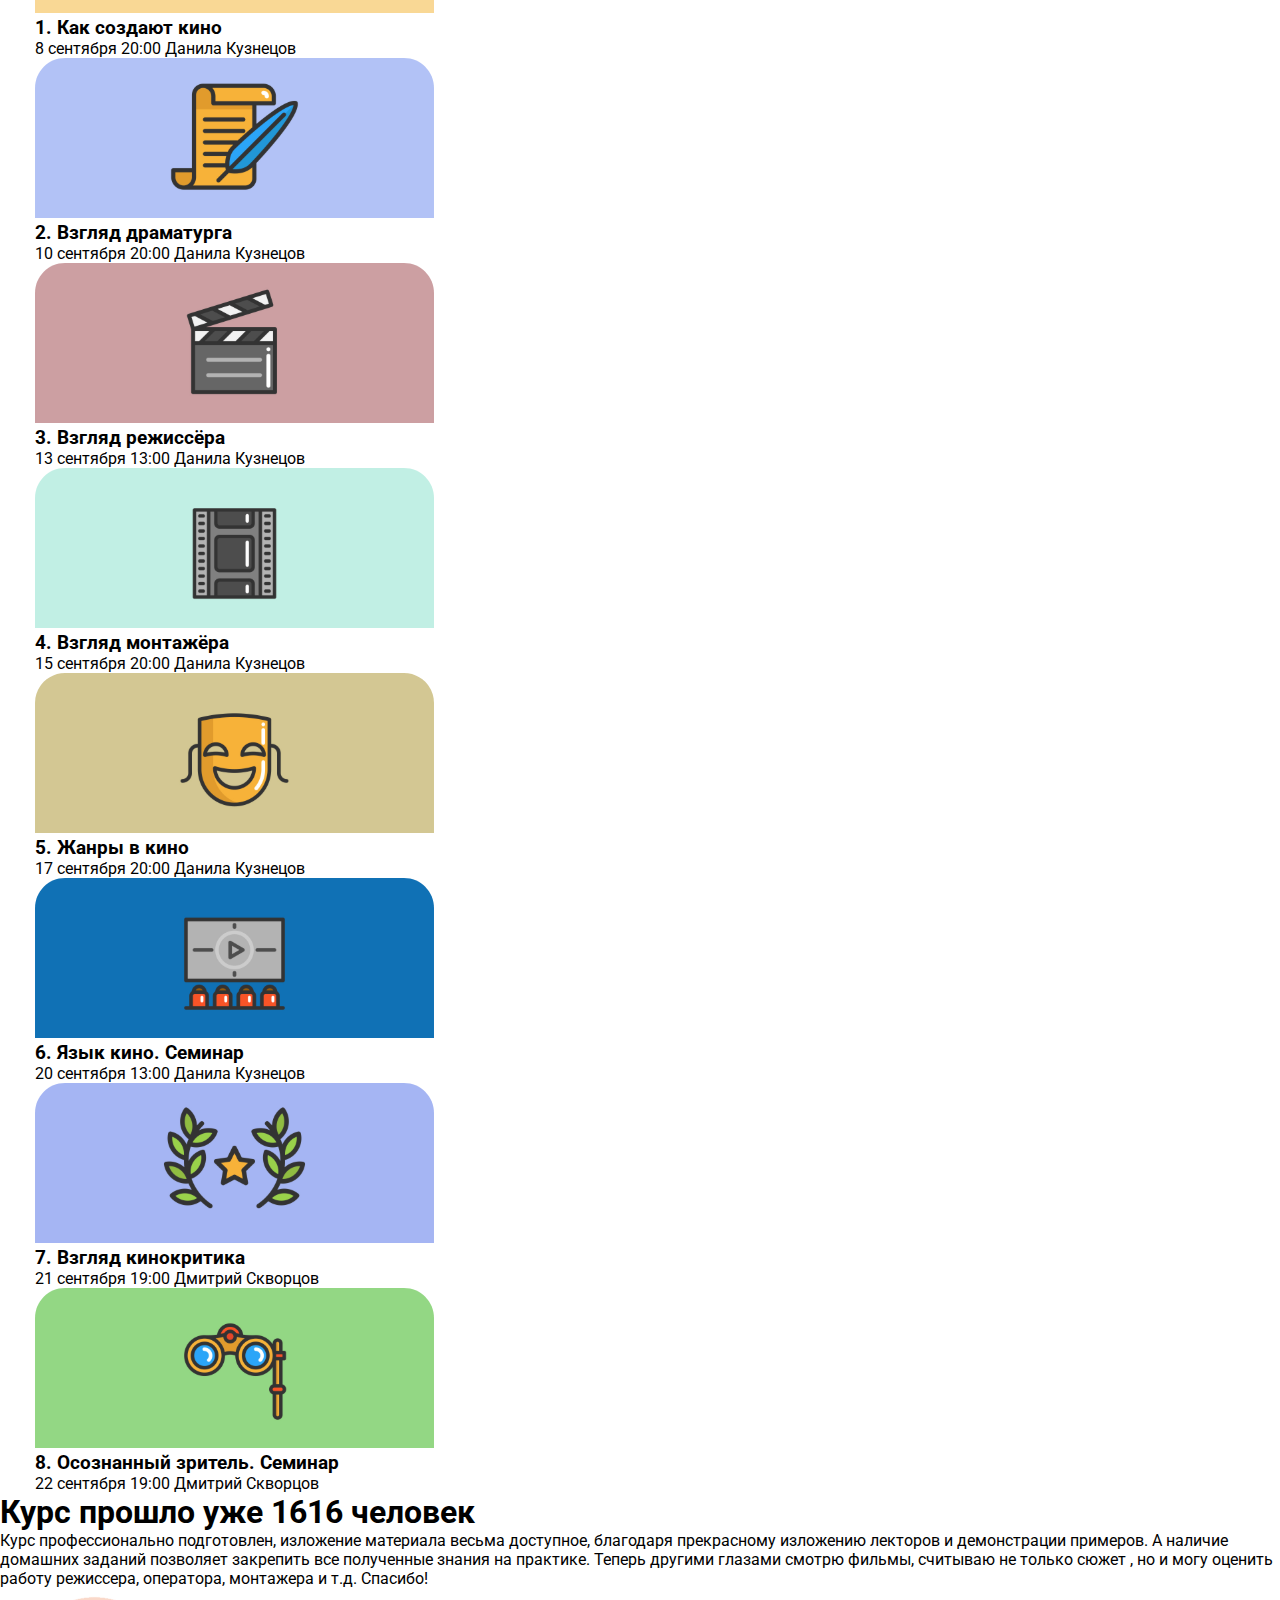
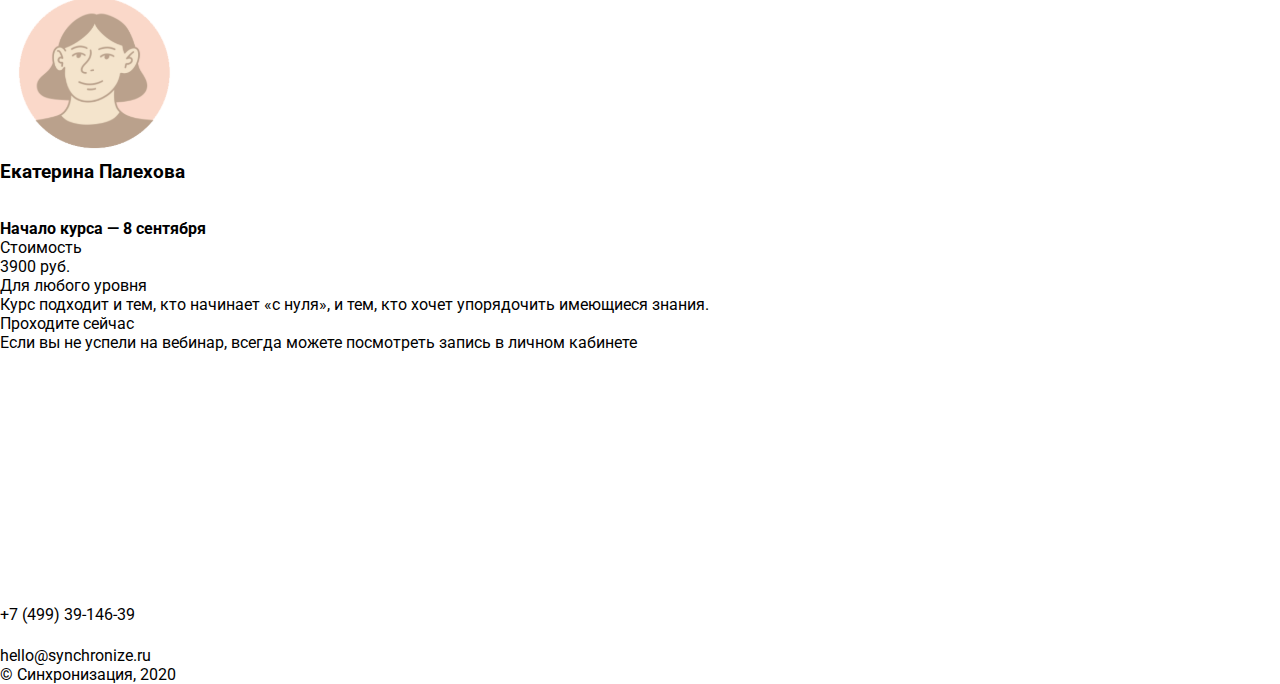
==== commit 4a00e1d5: "Project" ====
--- a/index.html
+++ b/index.html
@@ -203,7 +203,7 @@
                   <p>15 сентября 20:00 Данила Кузнецов</p>
                 </div>
               </div>
-              <div>
+              <div class="boxes">
                 <img src="images/Rectangle 14.svg" alt="" />
                 <div class="text">
                   <h3>5. Жанры в кино</h3>
@@ -255,6 +255,78 @@
           </div>
         </div>
         <!-- Ilkin -->
+              <div class="end-blue">
+                <div class="end-blue-intro">
+                    <h4>Начало курса — 8 сентября</h4>
+                </div>
+                <div class="text-small"><p>Стоимость</p></div>
+                <div class="text-rubl">3900 руб.</div>
+                <div class="left-rigth">
+              <div class="left"> 
+                <div class="button-left1">
+                    Для любого уровня
+                </div>
+                <div class="button-left2">
+                    Курс подходит и тем, кто начинает «с нуля», и тем, кто хочет упорядочить имеющиеся знания.
+                </div>
+            </div>
+              <div class="rigth">
+            <div class="button-rigth1">
+                    Проходите сейчас
+                </div>
+                <div class="button-rigth2">
+                    Если вы не успели 
+        на вебинар, всегда можете посмотреть запись в личном кабинете
+                </div>
+            </div>
+            </div>
+        </div>
+        <div class="end-black">
+        
+        <div class="image1">
+            <img class="image1" src="images/logo_mobile_white 1.svg" alt="">
+        
+        </div>
+        <div class="images">
+            <div class="images1">
+            <img class="images1" src="images/noroot(4).svg" alt=""></div>
+        <div class="images2">
+        <img class="images2" src="images/fb.svg" alt="">
+        </div>
+        
+        <div class="images3">
+        <img class="images3" src="images/25684 1.svg" alt="">
+        </div>
+        <div class="images4">
+        <img class="images4" src="images/noroot(2).svg" alt="">
+        </div>
+        </div>
+        <div class="about">
+            <div class="about1">
+                <div class="about-images1">
+        <img class="about-images1" src="images/phone_white.svg" alt="">
+            </div>
+        
+        <div class="about-number">
+            +7 (499) 39-146-39
+        </div>
+        </div>
+            <div class="about2">
+                <div class="about-image2">
+            <img class="about-image2" src="images/mail_white.svg" alt="">
+                </div>
+        <div class="about-gmail">
+            hello@synchronize.ru
+        </div>
+        
+            </div>
+        </div>
+        
+        <div class="end">
+            © Синхронизация, 2020
+        </div>
+        </div>
+        
       </div>
     </div>
   </body>
--- a/style.css
+++ b/style.css
@@ -17,12 +17,8 @@
   .all-text {
     display: flex;
     flex-direction: column;
+    margin-top: 36px;
     align-items: center;
-  }
-
-  .container {
-    margin-top: 36px;
-    
   }
   .header {
     display: flex;
@@ -364,8 +360,8 @@
     margin-bottom: 28px;
   }
   .statistics .text {
-    width: 308px;
-    height: 248px;
+      width: 308px;
+    /* height: 248px; */
     font-size: 10px;
     line-height: 150%;
     background-color: white;
@@ -398,6 +394,189 @@
     background-color: #4e70b7;
     border-radius: 3px;
   }
+  .end-blue{
+    width: 376px;
+    height: 363.46px;
+    left: -23px;
+    background: #9DC9C8;
+    }
+    .end-blue-intro{
+    padding-top: 40px;
+    padding-left: 35px;
+        width: 224px;
+        height: 63px;  
+        font-family: Roboto Slab;
+        font-style: normal;
+        font-weight: bold;
+        font-size: 26px;
+        line-height: 101.38%;
+        color: #000000;
+    }
+    .text-small{
+        width: 79.22px;
+                height: 14.91px;
+                padding-top: 23px;
+                padding-left: 34px;
+                font-family: Roboto;
+                font-style: normal;
+                font-weight: normal;
+                font-size: 12px;
+                line-height: 101.38%;
+                color: #000000;
+    }
+    .text-rubl{
+        width: 169px;
+        height: 48px;
+        padding-top: 10px;
+        padding-left: 35px;
+        margin-bottom: 29px;
+    font-family: Roboto;
+    font-style: normal;
+    font-weight: normal;
+    font-size: 37px;
+    line-height: 101.38%;
+    color: #000000;
+    }
+    .button-left1{
+        margin-right: 31px;
+        width: 137px;
+    height: 14.91px;
+    padding-left: 35px;
+    font-family: Roboto;
+    font-style: normal;
+    font-weight: normal;
+    font-size: 12px;
+    line-height: 101.38%;
+    margin-bottom: 5px;
+    color: #000000;
+    }
+    .button-left2{
+        width: 138px;
+    height: 47px;
+    padding-left: 35px;
+    
+    font-family: Roboto;
+    font-style: normal;
+    font-weight: normal;
+    font-size: 10px;
+    line-height: 101.38%;
+    
+    color: #000000;
+    }
+    .button-rigth1{
+        width: 151px;
+        height: 14px;
+        padding-right: 21px;
+        margin-bottom: 5px;
+        font-family: Roboto;
+        font-style: normal;
+        font-weight: normal;
+        font-size: 12px;
+        line-height: 101.38%;
+        color: #000000;
+    }
+    .button-rigth2{
+        width: 140px;
+        height: 38px;
+        font-family: Roboto;
+        font-style: normal;
+        font-weight: normal;
+        font-size: 10px;
+        line-height: 101.38%;
+        color: #000000;
+    }
+    .left-rigth{
+        display: flex;
+    
+    }
+    .end-black{
+        box-sizing: border-box;
+        padding-left: 35px;
+        width: 376px;
+    height: 251px;
+    background: #000000;
+    }
+    .image1{
+        margin-bottom: 14px;
+        width: 53.59px;
+    height: 31.69px;
+    }
+    .images1{
+     margin-right: 9px;
+        width: 15.38px;
+    height: 15.38px;
+    }
+    .images{
+        display: flex;
+        margin-bottom: 48px;
+    }
+    .images2{
+        margin-right: 9px;
+        width: 15px;
+    height: 15px;
+    
+    }
+    .images3{
+        margin-right: 11px;
+        width: 15px;
+        height: 15px;
+    }
+    .images4{
+        width: 15px;
+        height: 15px;
+    }
+    .about{
+        color: #fff;
+        display: flex;
+        flex-direction: column;
+        font-family: Roboto;
+    font-style: normal;
+    font-weight: normal;
+    margin-bottom: 49px;
+    }
+    .about1{
+        display: flex;
+    }
+    .about-images1{
+        width: 12.58px;
+    height: 12.58px;
+    padding-right: 10px;
+    
+    }
+    
+    .about-number{
+    width: 107.17px;
+    height: 18.64px;
+    font-size: 12px;
+    line-height: 101.38%;
+    }
+    
+    .about2{
+        display: flex;
+    }
+    .about-image2{
+        width: 12.58px;
+    height: 8.39px;
+    padding-right: 10px;
+    }
+    .about-gmail{
+        width: 125.35px;
+    height: 18.64px;
+    font-size: 12px;
+    line-height: 101.38%;
+    }
+    
+  
+    .end{
+        width: 141px;
+    height: 19px;
+    font-family: Roboto;
+    font-style: normal;
+    font-weight: normal;
+    font-size: 10px;
+    line-height: 101.38%;
+    color: #FFFFFF;
+    }
 }
 
 @media screen and (min-width: 992px) and (max-width: 1279px) {
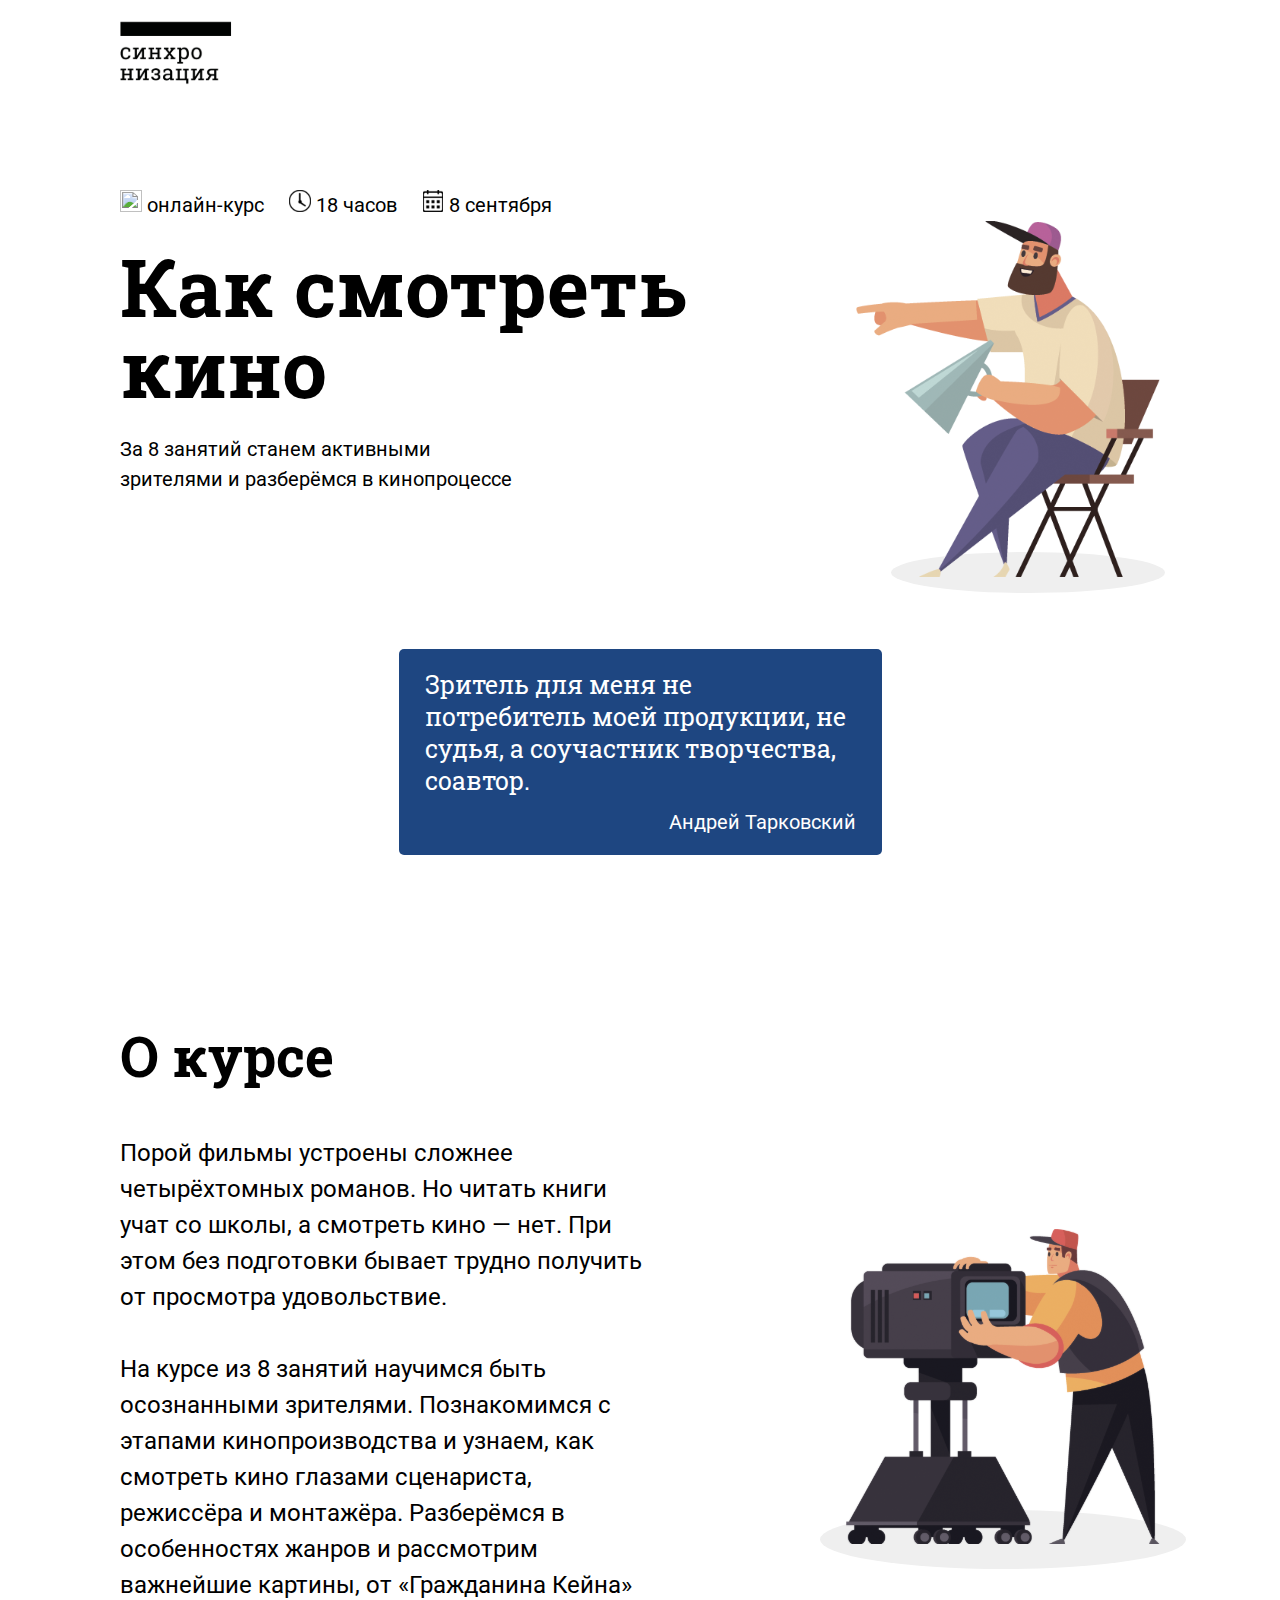
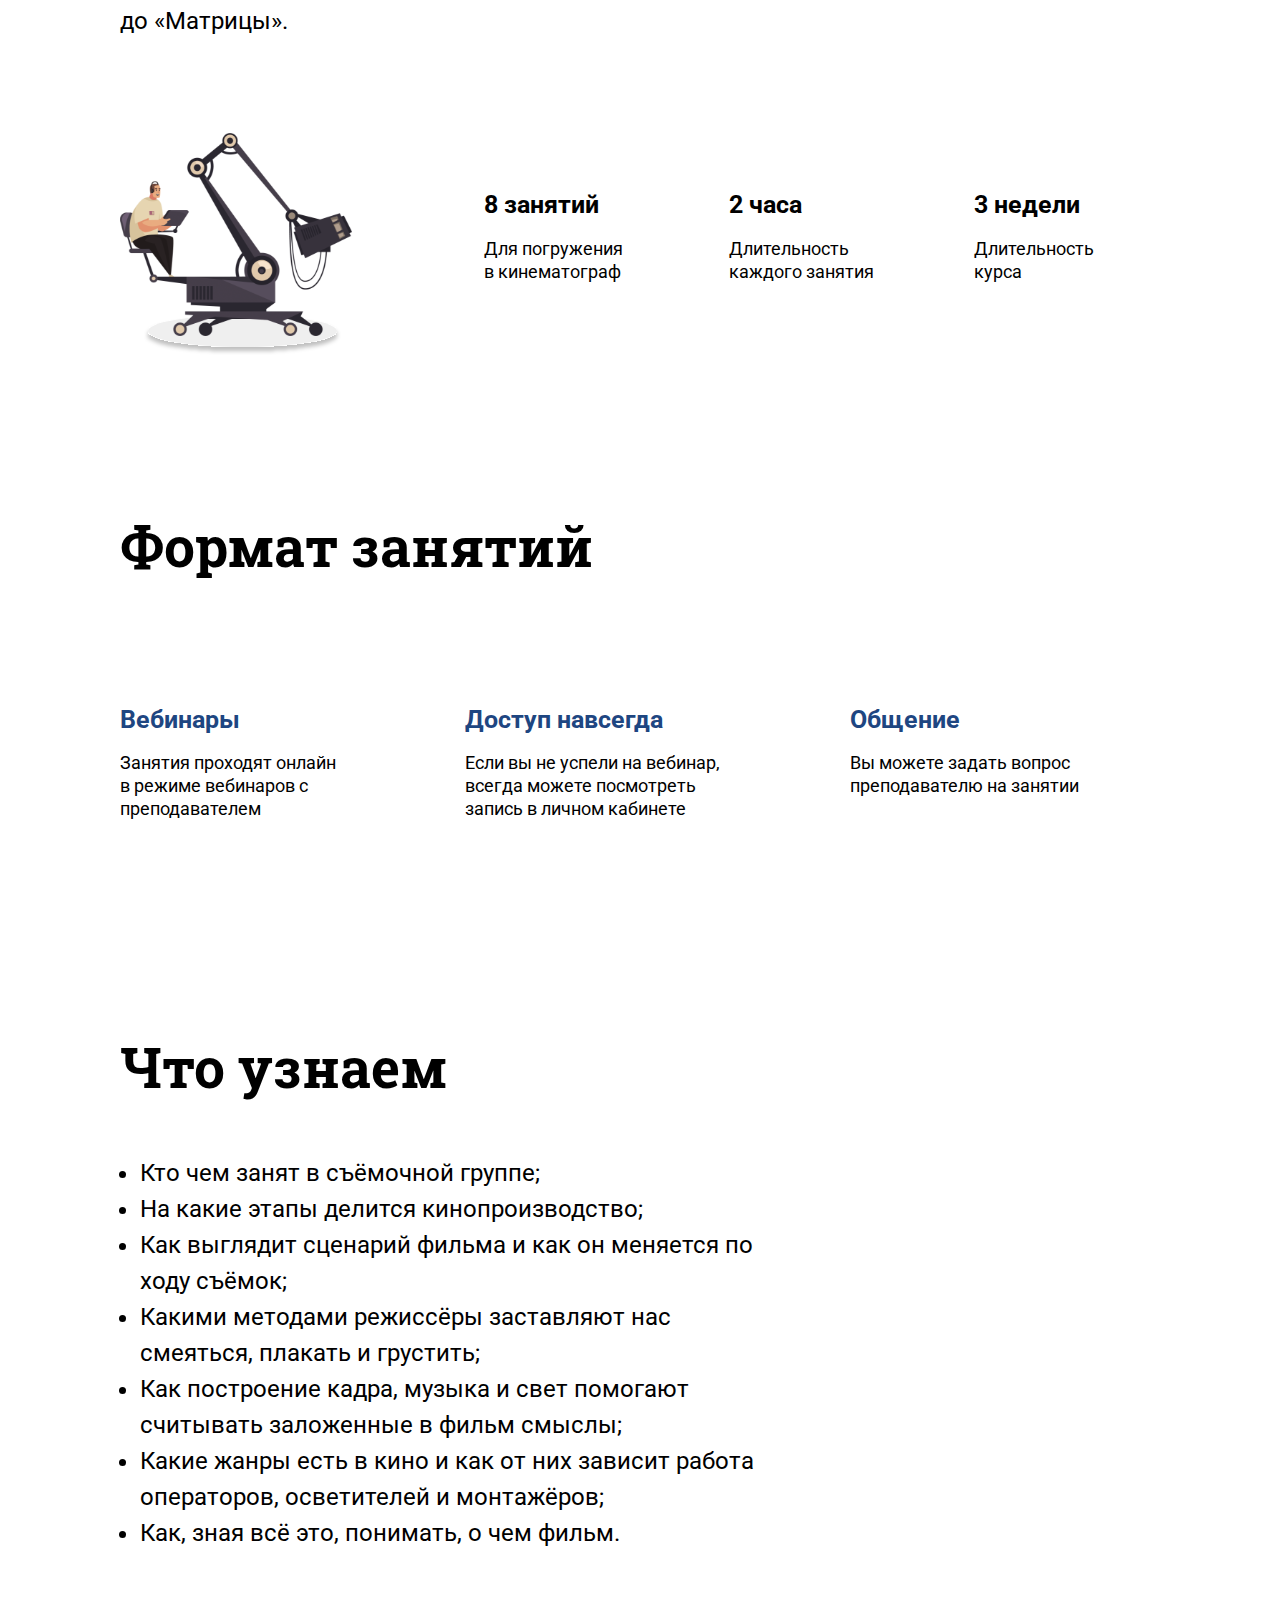
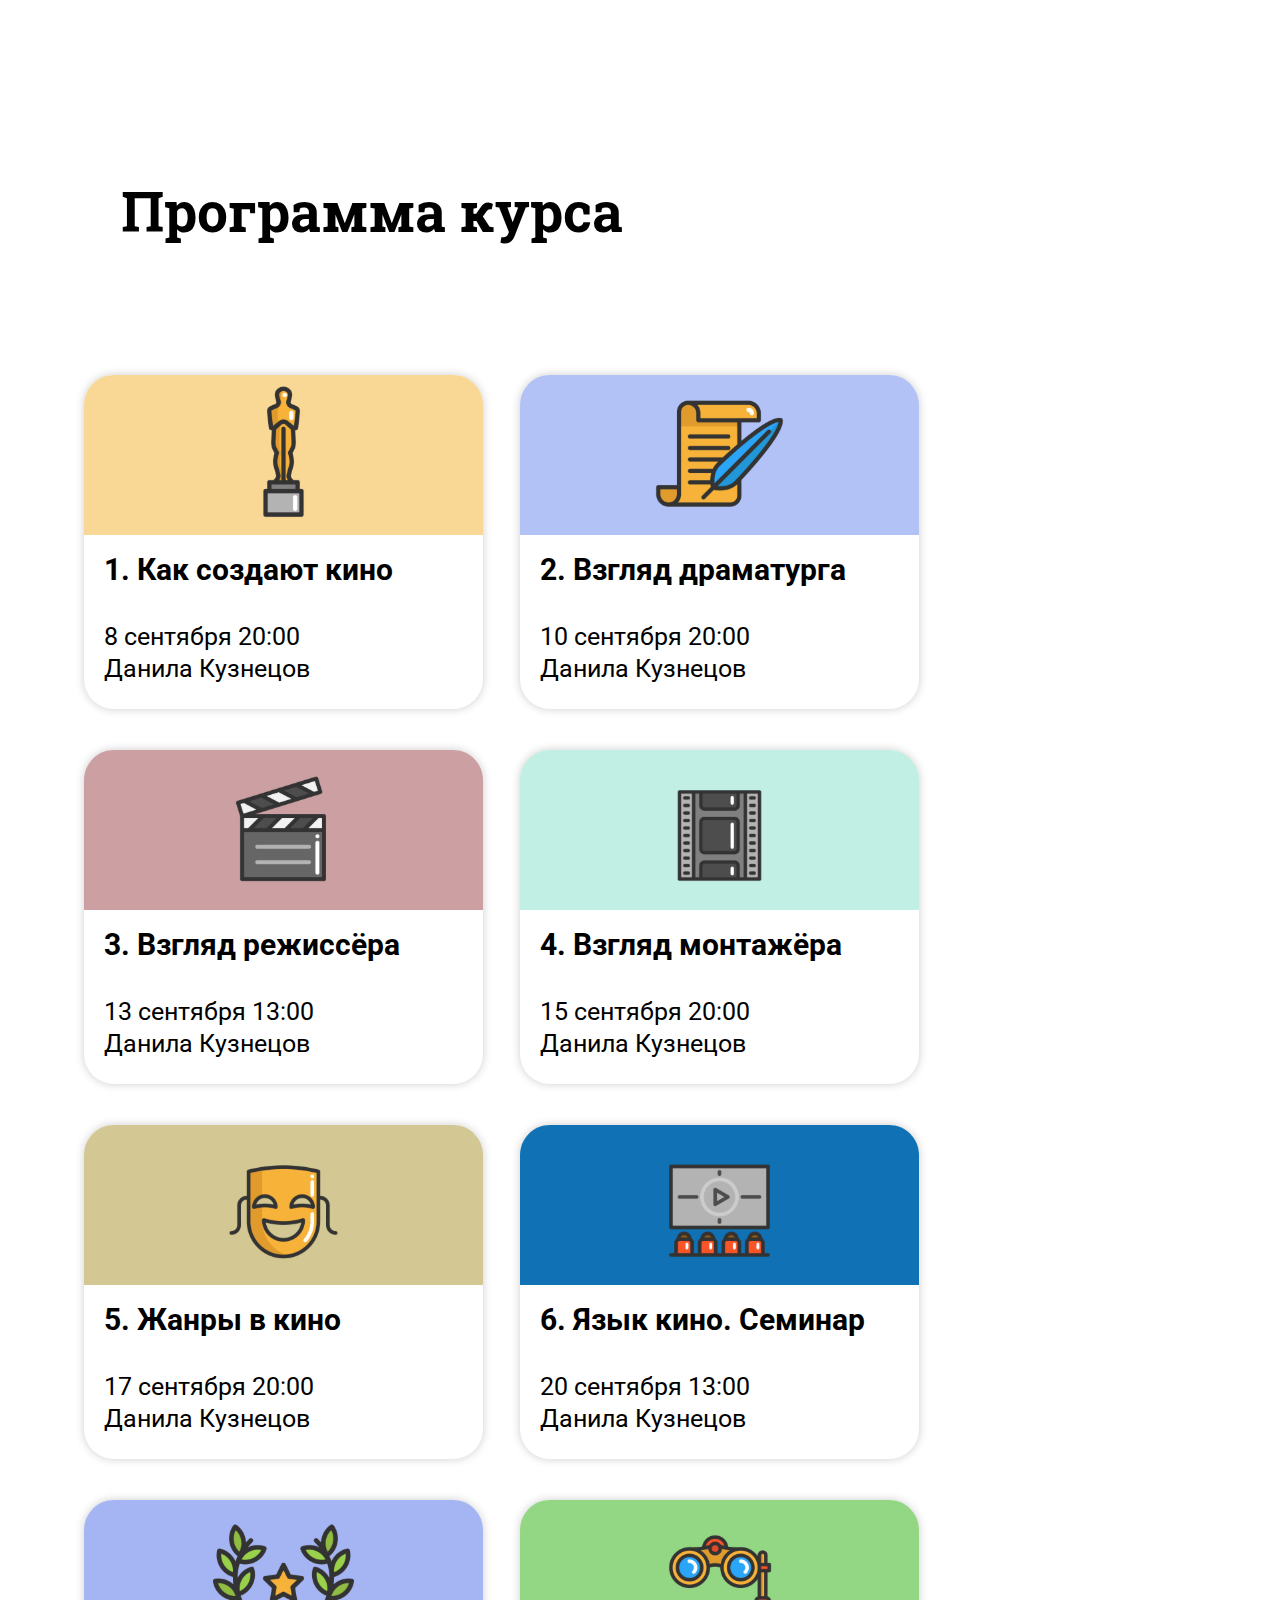
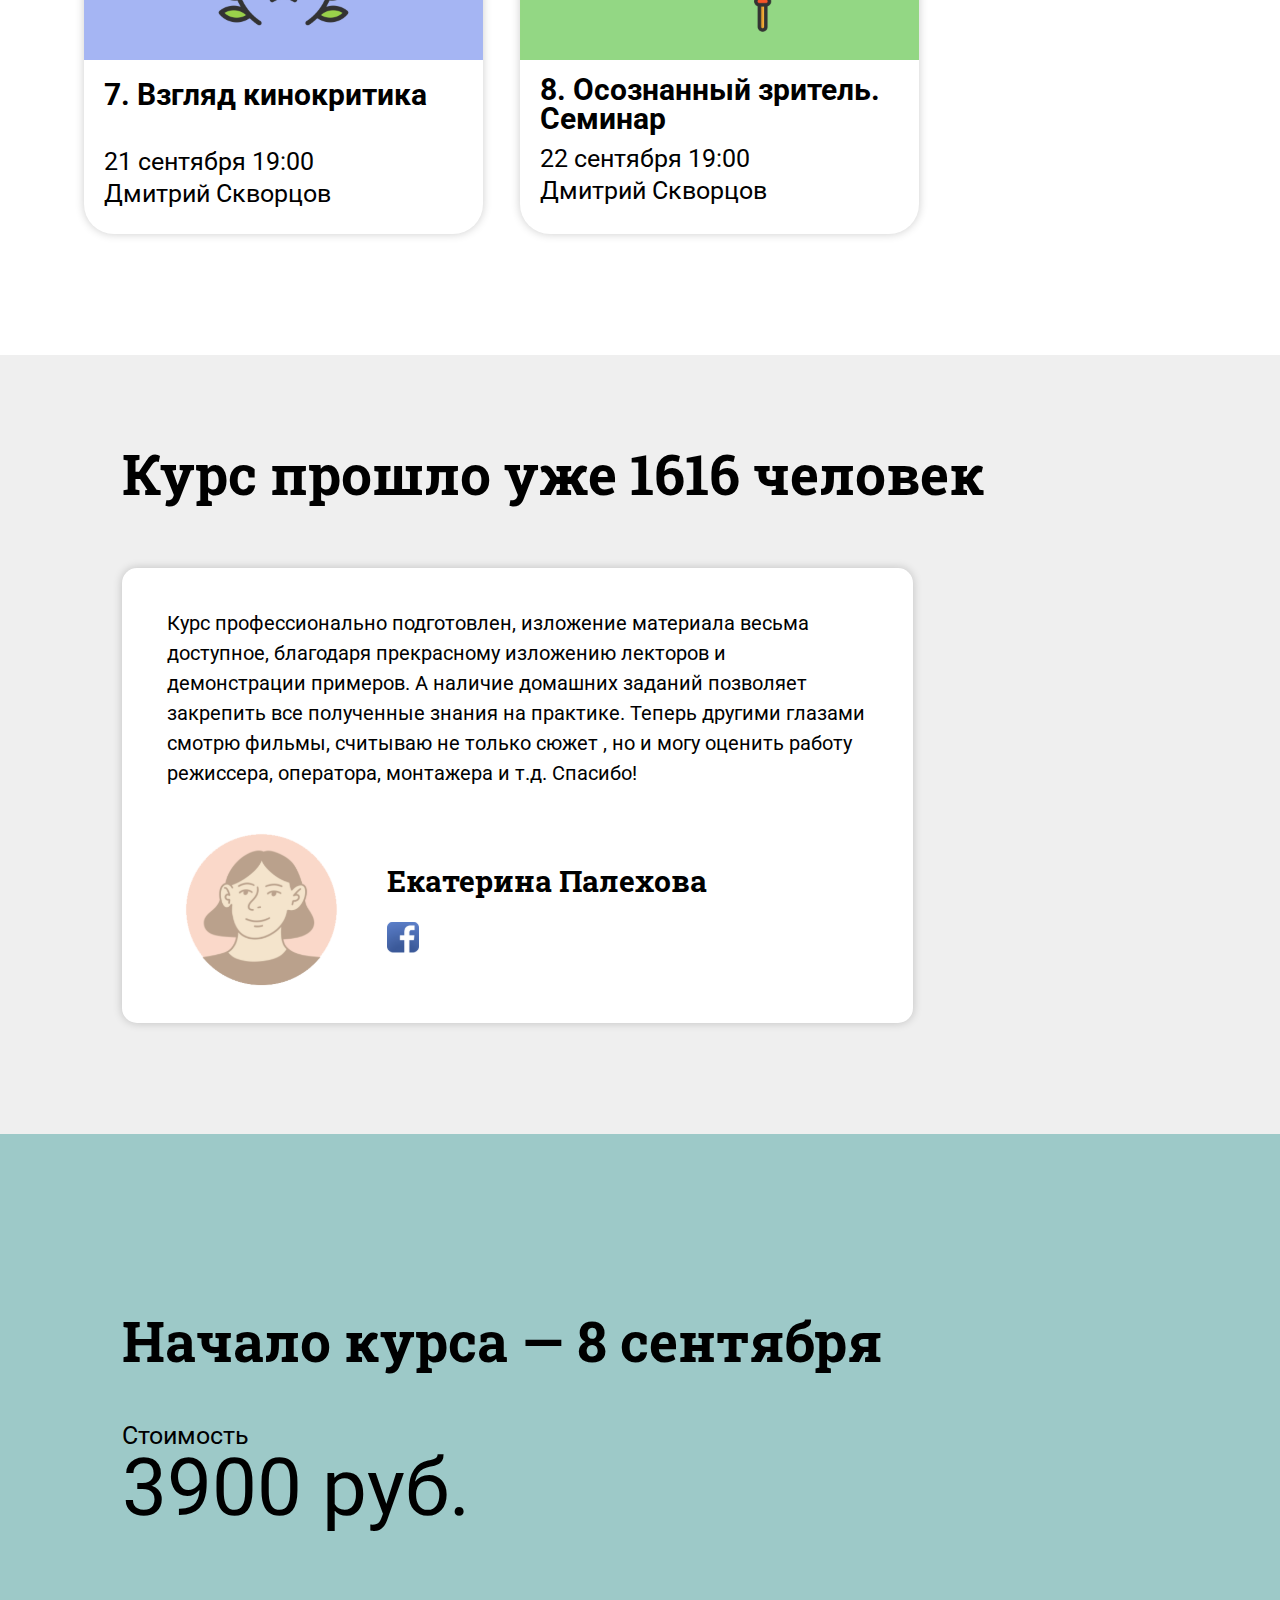
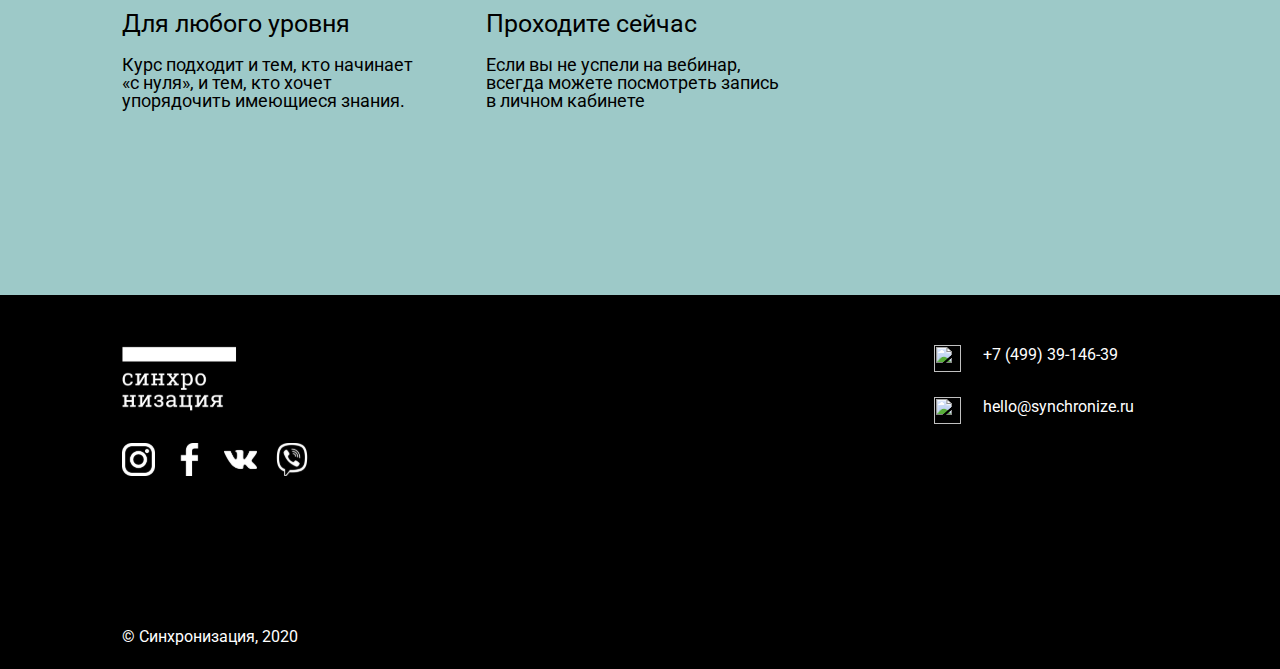
==== commit 50a1868e: "Project" ====
--- a/index.html
+++ b/index.html
@@ -8,326 +8,271 @@
     <link rel="stylesheet" href="style.css" />
   </head>
   <body>
-    <div class="all-text">
-      <div class="container">
-        <!-- Nurlan -->
-        <div class=" header">
-          <div class="pic1">
-            <img class="pic1" src="images/logo_mobile_black 1.svg" alt="" />
-          </div>
-          <div class="online-kurs">
-            <div class="li">
-              <img class="globe" src="images/globe.svg" alt="" />
-              <div class="text1">онлайн-курс</div>
+    <div class="container">
+      <header>
+        <a href="#">
+          <img src="./images/logo-black 1.svg" alt="" class="logo" />
+        </a>
+        <ul class="menu">
+          <li>
+            <a href="#"
+              ><img src="images/globe.svg" alt="" /> <span>онлайн-курс</span></a
+            >
+          </li>
+          <li>
+            <a href="#"
+              ><img src="images/clock.svg" alt="" />
+              <span>18 часов </span></a
+            >
+          </li>
+          <li>
+            <a href="#"
+              ><img src="images/calendar.svg" alt="" />
+              <span>8 сентября</span>
+            </a>
+          </li>
+        </ul>
+      </header>
+      <section class="hero">
+        <div class="top-content">
+          <div class="hero-text">
+            <h1>Как смотреть кино</h1>
+            <p>
+              За 8 занятий станем активными зрителями и разберёмся в
+              кинопроцессе
+            </p>
+          </div>
+          <div class="hero-image">
+            <img src="./images/hero-image.svg" alt="" />
+            <img src="./images/ellipse-1.svg" alt="" />
+          </div>
+        </div>
+        <div class="bottom-content">
+          <div>
+            <p>
+              Зритель для меня не потребитель моей продукции, не судья, а
+              соучастник творчества, соавтор.
+            </p>
+            <p>Андрей Тарковский</p>
+          </div>
+        </div>
+      </section>
+      <section class="about">
+        <div class="top-content">
+          <h1>О курсе</h1>
+          <div class="about-content">
+            <p>
+              Порой фильмы устроены сложнее четырёхтомных романов. Но читать
+              книги учат со школы, а смотреть кино — нет. При этом без
+              подготовки бывает трудно получить от просмотра удовольствие.
+              <br /><br />
+              На курсе из 8 занятий научимся быть осознанными зрителями.
+              Познакомимся с этапами кинопроизводства и узнаем, как смотреть
+              кино глазами сценариста, режиссёра и монтажёра. Разберёмся в
+              особенностях жанров и рассмотрим важнейшие картины, от «Гражданина
+              Кейна» до «Матрицы».
+            </p>
+            <div class="about-image">
+              <img src="./images/about-image-1.svg" alt="" />
+              <img src="./images/ellipse-2.svg" alt="" />
             </div>
-            <div class="li">
-              <img class="saat" src="images/img_135744.svg" alt="" />
-              <div class="text2">18 часов</div>
-            </div>
-            <div class="li">
-              <img class="calendar" src="images/calendar_2.svg" alt="" />
-              <div class="text3">8 сентября</div>
-            </div>
-          </div>
-        </div>
-        <div class="text">
-          <div class="kino">Как смотреть кино</div>
-          <div class="za">
-            За 8 занятий станем активными зрителями и разберёмся в кинопроцессе
-          </div>
-          <div class="pic2">
-            <img class="pic2" src="images/noroot 1.svg" alt="" />
-          </div>
-          <img class="ellipse" src="images/ellips.svg" alt="" />
-        </div>
-
-        <div class="blue-text">
-          <div class="word">
-            Зритель для меня <br />
-            не потребитель моей продукции, не судья, а соучастник творчества,
-            соавтор.
-          </div>
-          <div class="name">Андрей Тарковский</div>
-        </div>
-
-        <!-- Sahire -->
-        <div class="first-section">
-          <div class="main">
-            <div>
-              <h1>О курсе</h1>
-              <div class="main-text">
-                <p>
-                  Порой фильмы устроены сложнее четырёхтомных романов. Но читать
-                  книги учат со школы, а смотреть кино — нет. При этом без
-                  подготовки бывает трудно получить от просмотра удовольствие.
-                </p>
-                <p>
-                  На курсе из 8 занятий научимся быть осознанными зрителями.
-                  Познакомимся с этапами кинопроизводства и узнаем, как смотреть
-                  кино глазами сценариста, режиссёра и монтажёра. Разберёмся в
-                  особенностях жанров и рассмотрим важнейшие картины, от
-                  «Гражданина Кейна» до «Матрицы».
-                </p>
-              </div>
-            </div>
-            <div class="right-img">
-              <img class="img1" src="images/image-1.svg" alt="undef" />
-            </div>
-          </div>
-          <div class="bottom-text">
-            <div class="img-desktopmod">
-              <img class="desk-image" src="images/desk-image.svg" alt="" />
-              <img class="ellipse3" src="images/Ellipse 3.svg" alt="" />
-            </div>
-            <ul>
-              <li>
-                <h3>8 занятий</h3>
-                <p>Для погружения в кинематограф</p>
-              </li>
-              <li>
-                <h3>2 часа</h3>
-                <p>Длительность каждого занятия</p>
-              </li>
-              <li>
-                <h3>3 недели</h3>
-                <p>Длительность курса</p>
-              </li>
-            </ul>
-          </div>
-        </div>
-        <!-- First Section End -->
-        <!-- Format Section start -->
-        <div class="sec-format">
-          <div class="main-head">
-            <h1>Формат занятий</h1>
-          </div>
-          <ul class="list">
-            <li>
-              <div class="head">
-                <h3>Вебинары</h3>
-              </div>
-              <div class="text">
-                Занятия проходят онлайн в режиме вебинаров с преподавателем
-              </div>
-            </li>
-            <li>
-              <div class="head">
-                <h3>Доступ навсегда</h3>
-              </div>
-              <div class="text">
-                Если вы не успели на вебинар, всегда можете посмотреть запись в
-                личном кабинете
-              </div>
-            </li>
-            <li>
-              <div class="head">
-                <h3>Общение</h3>
-              </div>
-              <div class="text">
-                Вы можете задать вопрос преподавателю на занятии
-              </div>
+          </div>
+        </div>
+        <div class="bottom-content">
+          <div class="bottom-image">
+            <img src="./images/about-image-2.svg" alt="" />
+            <img src="./images/ellipse-3.svg" alt="" />
+          </div>
+          <ul class="bottom-text">
+            <li>
+              <span>8 занятий </span>
+              <p>Для погружения в кинематограф</p>
+            </li>
+            <li>
+              <span>2 часа</span>
+              <p>Длительность каждого занятия</p>
+            </li>
+            <li>
+              <span>3 недели</span>
+              <p>Длительность курса</p>
             </li>
           </ul>
         </div>
-
-        <!-- Format section Ends -->
-
-        <!-- Section 3 Starts -->
-
-        <div class="sec3">
-          <div class="main-head">
-            <h1>Что узнаем</h1>
-          </div>
-          <div class="list-div">
-            <ul class="list-sec3">
-              <li>
-                <div class="text">Кто чем занят в съёмочной группе;</div>
-              </li>
-              <li>
-                <div class="text">На какие этапы делится кинопроизводство;</div>
-              </li>
-              <li>
-                <div class="text">
-                  Как выглядит сценарий фильма и как он меняется по ходу съёмок;
-                </div>
-              </li>
-              <li>
-                <div class="text">
-                  Как построение кадра, музыка и свет помогают считывать
-                  заложенные в фильм смыслы;
-                </div>
-              </li>
-              <li>
-                <div class="text">
-                  Какие жанры есть в кино и как от них зависит работа
-                  операторов, осветителей и монтажёров;
-                </div>
-              </li>
-              <li>
-                <div class="text">
-                  Как, зная всё это, понимать, о чем фильм.
-                </div>
-              </li>
-            </ul>
-          </div>
-        </div>
-        <!-- Rashad -->
-        <div class="Program-course">
-          <div class="headerrr"><h1>Программа курса</h1></div>
-          <div class="boxes-align">
-              <div class="boxes">
-                <img src="images/programkurs1.svg" alt="" />
-                <div class="text">
-                  <h3>1. Как создают кино</h3>
-                  <p>8 сентября 20:00 Данила Кузнецов</p>
-                </div>
-              </div>
-              <div class="boxes">
-                <img src="images/Rectangle 7.svg" alt="" />
-                <div class="text">
-                  <h3>2. Взгляд драматурга</h3>
-                  <p>10 сентября 20:00 Данила Кузнецов</p>
-                </div>
-              </div>
-              <div class="boxes">
-                <img src="images/Rectangle 9.svg" alt="" />
-                <div class="text">
-                  <h3>3. Взгляд режиссёра</h3>
-                  <p>13 сентября 13:00 Данила Кузнецов</p>
-                </div>
-              </div>
-              <div class="boxes">
-                <img src="images/Rectangle 13.svg" alt="" />
-                <div class="text">
-                  <h3>4. Взгляд монтажёра</h3>
-                  <p>15 сентября 20:00 Данила Кузнецов</p>
-                </div>
-              </div>
-              <div class="boxes">
-                <img src="images/Rectangle 14.svg" alt="" />
-                <div class="text">
-                  <h3>5. Жанры в кино</h3>
-                  <p>17 сентября 20:00 Данила Кузнецов</p>
-                </div>
-              </div>
-              <div class="boxes">
-                <img src="images/Rectangle 15.svg" alt="" />
-                <div class="text">
-                  <h3>6. Язык кино. Семинар</h3>
-                  <p>20 сентября 13:00 Данила Кузнецов</p>
-                </div>
-              </div>
-              <div class="boxes">
-                <img src="images/Rectangle 19.svg" alt="" />
-                <div class="text">
-                  <h3>7. Взгляд кинокритика</h3>
-                  <p>21 сентября 19:00 Дмитрий Скворцов</p>
-                </div>
-              </div>
-              <div class="boxes">
-                <img src="images/Rectangle 20.svg" alt="" />
-                <div class="text">
-                  <h3>8. Осознанный зритель. Семинар</h3>
-                  <p class="last-tag">22 сентября 19:00 Дмитрий Скворцов</p>
-                </div>
-              </div>
-            </div>
-        </div>
-        </div>
-        <div class="statistics">
-          <h1>Курс прошло уже 1616 человек</h1>
-          <div class="text">
-            <p>
-              Курс профессионально подготовлен, изложение материала весьма
-              доступное, благодаря прекрасному изложению лекторов и демонстрации
-              примеров. А наличие домашних заданий позволяет закрепить все
-              полученные знания на практике. Теперь другими глазами смотрю
-              фильмы, считываю не только сюжет , но и могу оценить работу
-              режиссера, оператора, монтажера и т.д. Спасибо!
-            </p>
-            <div class="bottom-part">
-              <img src="images/1 9.svg" alt="" />
-              <div>
-                <h3>Екатерина Палехова</h3>
-                <img class="fb-icon" src="images/fb.svg" alt="" />
-              </div>
-            </div>
-          </div>
-        </div>
-        <!-- Ilkin -->
-              <div class="end-blue">
-                <div class="end-blue-intro">
-                    <h4>Начало курса — 8 сентября</h4>
-                </div>
-                <div class="text-small"><p>Стоимость</p></div>
-                <div class="text-rubl">3900 руб.</div>
-                <div class="left-rigth">
-              <div class="left"> 
-                <div class="button-left1">
-                    Для любого уровня
-                </div>
-                <div class="button-left2">
-                    Курс подходит и тем, кто начинает «с нуля», и тем, кто хочет упорядочить имеющиеся знания.
-                </div>
-            </div>
-              <div class="rigth">
-            <div class="button-rigth1">
-                    Проходите сейчас
-                </div>
-                <div class="button-rigth2">
-                    Если вы не успели 
-        на вебинар, всегда можете посмотреть запись в личном кабинете
-                </div>
-            </div>
-            </div>
-        </div>
-        <div class="end-black">
-        
-        <div class="image1">
-            <img class="image1" src="images/logo_mobile_white 1.svg" alt="">
-        
-        </div>
-        <div class="images">
-            <div class="images1">
-            <img class="images1" src="images/noroot(4).svg" alt=""></div>
-        <div class="images2">
-        <img class="images2" src="images/fb.svg" alt="">
-        </div>
-        
-        <div class="images3">
-        <img class="images3" src="images/25684 1.svg" alt="">
-        </div>
-        <div class="images4">
-        <img class="images4" src="images/noroot(2).svg" alt="">
-        </div>
-        </div>
-        <div class="about">
-            <div class="about1">
-                <div class="about-images1">
-        <img class="about-images1" src="images/phone_white.svg" alt="">
-            </div>
-        
-        <div class="about-number">
-            +7 (499) 39-146-39
-        </div>
-        </div>
-            <div class="about2">
-                <div class="about-image2">
-            <img class="about-image2" src="images/mail_white.svg" alt="">
-                </div>
-        <div class="about-gmail">
-            hello@synchronize.ru
-        </div>
-        
-            </div>
-        </div>
-        
-        <div class="end">
-            © Синхронизация, 2020
-        </div>
-        </div>
-        
-      </div>
+      </section>
+      <section class="format">
+        <h1>Формат занятий</h1>
+        <ul class="format-content">
+          <li>
+            <span>Вебинары</span>
+            <p style="max-width: 223px">
+              Занятия проходят онлайн в режиме вебинаров с преподавателем
+            </p>
+          </li>
+          <li>
+            <span>Доступ навсегда</span>
+            <p>
+              Если вы не успели на вебинар, всегда можете посмотреть запись в
+              личном кабинете
+            </p>
+          </li>
+          <li>
+            <span>Общение</span>
+            <p>Вы можете задать вопрос преподавателю на занятии</p>
+          </li>
+        </ul>
+      </section>
+      <section class="whatweknow">
+        <h1>Что узнаем</h1>
+        <ul>
+          <li>Кто чем занят в съёмочной группе;</li>
+          <li>На какие этапы делится кинопроизводство;</li>
+          <li>
+            Как выглядит сценарий фильма и как он меняется по ходу съёмок;
+          </li>
+          <li>
+            Какими методами режиссёры заставляют нас смеяться, плакать и
+            грустить;
+          </li>
+          <li>
+            Как построение кадра, музыка и свет помогают считывать заложенные в
+            фильм смыслы;
+          </li>
+          <li>
+            Какие жанры есть в кино и как от них зависит работа операторов,
+            осветителей и монтажёров;
+          </li>
+          <li>Как, зная всё это, понимать, о чем фильм.</li>
+        </ul>
+      </section>
     </div>
+    <section class="course">
+      <h1>Программа курса</h1>
+      <div class="boxes-direction">
+        <div class="boxes">
+          <img src="./images/rectangle-1.svg" alt="">
+          <div>
+            <span>1. Как создают кино</span>
+            <p>8 сентября 20:00
+              Данила Кузнецов</p>
+          </div>
+        </div>
+        <div class="boxes">
+          <img src="./images/rectangle-2.svg" alt="">
+          <div>
+            <span>2. Взгляд драматурга</span>
+            <p>10 сентября 20:00
+              Данила Кузнецов</p>
+          </div>
+        </div>
+        <div class="boxes">
+          <img src="./images/rectangle-3.svg" alt="">
+          <div>
+            <span>3. Взгляд режиссёра</span>
+            <p>13 сентября 13:00
+              Данила Кузнецов</p>
+          </div>
+        </div>
+        <div class="boxes">
+          <img src="./images/rectangle-4.svg" alt="">
+          <div>
+            <span>4. Взгляд монтажёра</span>
+            <p>15 сентября 20:00
+              Данила Кузнецов</p>
+          </div>
+        </div>
+        <div class="boxes">
+          <img src="./images/rectangle-5.svg" alt="">
+          <div>
+            <span>5. Жанры в кино</span>
+            <p>17 сентября 20:00
+              Данила Кузнецов</p>
+          </div>
+        </div>
+        <div class="boxes">
+          <img src="./images/rectangle-6.svg" alt="">
+          <div>
+            <span>6. Язык кино. Семинар</span>
+            <p>20 сентября 13:00
+              Данила Кузнецов</p>
+          </div>
+        </div>
+        <div class="boxes">
+          <img src="./images/rectangle-7.svg" alt="">
+          <div>
+            <span>7. Взгляд кинокритика</span>
+            <p>21 сентября 19:00
+              Дмитрий Скворцов</p>
+          </div>
+        </div>
+        <div class="last-box">
+          <img src="./images/rectangle-8.svg" alt="">
+          <div>
+            <span>8. Осознанный зритель.
+              Семинар</span>
+            <p>22 сентября 19:00
+              Дмитрий Скворцов</p>
+          </div>
+        </div>
+      </div>
+    </section>
+    <section class="static">
+      <h1>Курс прошло уже 1616 человек</h1>
+      <div class="static-content">
+        <p>Курс профессионально подготовлен, изложение материала весьма доступное, благодаря прекрасному изложению лекторов и демонстрации примеров. А наличие домашних заданий позволяет закрепить все полученные знания на практике. Теперь другими глазами смотрю фильмы, считываю не только сюжет , но и могу оценить работу режиссера, оператора, монтажера и т.д. Спасибо!
+        </p>
+        <div class="bottom">
+          <img src="./images/profile-photo.svg" alt="">
+          <div>
+            <h1>Екатерина Палехова</h1>
+            <img src="./images/fb.svg" alt="">
+          </div>
+        </div>
+      </div>
+    </section>
+    <section class="start">
+      <h1>Начало курса — 8 сентября</h1>
+      <div>
+        <p>Стоимость</p>
+        <span>3900 руб.</span>
+      </div>
+      <ul>
+        <li>
+          <span>Для любого уровня</span>
+          <p>Курс подходит и тем, кто начинает «с нуля», и тем, кто хочет упорядочить имеющиеся знания.</p>
+        </li>
+        <li>
+          <span>Проходите сейчас</span>
+          <p>Если вы не успели на вебинар, всегда можете посмотреть запись в личном кабинете</p>
+        </li>
+      </ul>
+    </section>
+    <footer>
+      <div>
+        <div class="left-footer">
+          <img src="./images/logo-white 1.svg" alt="">
+          <ul>
+            <li><a href="#"><img src="./images/instagram.svg" alt=""></a></li>
+            <li><a href="#"><img src="./images/fb-black.svg" alt=""></a></li>
+            <li><a href="#"><img src="./images/wk.svg" alt=""></a></li>
+            <li><a href="#"><img src="./images/wp.svg" alt=""></a></li>
+          </ul>
+        </div>
+        <div class="right-footer">
+          <ul>
+            <li>
+              <img src="./images/phone_white.svg" alt="">
+              <p>+7 (499) 39-146-39</p>
+            </li>
+            <li>
+              <img src="./images/mail_white.svg" alt="">
+              <p>hello@synchronize.ru</p>
+            </li>
+          </ul>
+        </div>
+      </div>
+      <div class="bottom-footer">
+          <p>© Синхронизация, 2020</p>
+      </div>
+    </footer>
   </body>
 </html>
--- a/style.css
+++ b/style.css
@@ -3,584 +3,489 @@
   box-sizing: border-box;
   margin: 0;
   padding: 0;
+  text-decoration: none;
+  list-style: none;
 }
 body {
   font-family: Roboto;
 }
-.left-margin{
-  margin-left: 35px;
-}
-.container{
-  margin-left: 35px;
-}
-@media screen and (min-width: 320px) and (max-width: 991px) {
-  .all-text {
-    display: flex;
-    flex-direction: column;
+.container {
+  margin: 0 auto;
+  max-width: 1440px;
+  padding: 0 120px;
+}
+.container header {
+  margin-top: 20px;
+  display: flex;
+  flex-direction: column;
+  row-gap: 100px;
+}
+.logo {
+  width: 112px;
+  height: 66px;
+  object-fit: contain;
+}
+header .menu {
+  display: flex;
+  align-items: center;
+  column-gap: 25px;
+}
+header .menu a {
+  font-size: 20px;
+  line-height: 23px;
+  color: #000;
+}
+header .menu a img {
+  width: 22px;
+  height: 22px;
+}
+.hero {
+  display: flex;
+  flex-direction: column;
+  row-gap: 68px;
+  margin-top: 4px;
+}
+.hero .top-content {
+  display: flex;
+  align-items: flex-start;
+}
+.hero .top-content .hero-text {
+  width: 100%;
+}
+.hero .top-content .hero-text h1 {
+  font-size: 80px;
+  line-height: 81.11px;
+  font-family: "Roboto Slab";
+  max-width: 628px;
+  padding-top: 25px;
+}
+.hero .top-content .hero-text p {
+  font-size: 20px;
+  line-height: 150%;
+  padding-top: 26px;
+  max-width: 414px;
+}
+.hero .hero-image {
+  position: relative;
+  margin-left: 140px;
+}
+.hero .hero-image img:last-child {
+  z-index: -1;
+  position: absolute;
+  left: 35px;
+  bottom: -12px;
+}
+.hero .bottom-content {
+  display: flex;
+  justify-content: center;
+}
+.hero .bottom-content div {
+  max-width: 483px;
+  background-color: #1e4681;
+  color: #fff;
+  padding: 20px 26px;
+  border-radius: 5px;
+}
+.hero .bottom-content div p:first-child {
+  font-family: "Roboto Slab";
+  font-size: 25px;
+  line-height: 32px;
+}
+.hero .bottom-content div p:last-child {
+  font-size: 20px;
+  line-height: 26px;
+  text-align: right;
+  padding-top: 12px;
+}
+.about {
+  margin-top: 173.36px;
+  display: flex;
+  flex-direction: column;
+}
+.about .top-content {
+  display: flex;
+  flex-direction: column;
+  column-gap: 190px;
+}
+.about .top-content .about-content {
+  display: flex;
+  width: 100%;
+  margin-top: 51px;
+  align-items: center;
+  column-gap: 190px;
+}
+.about .top-content h1 {
+  font-size: 55px;
+  line-height: 101.38%;
+  font-family: "Roboto Slab";
+  font-weight: 700;
+}
+.about .top-content .about-content p {
+  max-width: 662px;
+  font-size: 24px;
+  line-height: 36px;
+}
+.about .about-image {
+  display: flex;
+  flex-direction: column;
+  align-items: center;
+  position: relative;
+}
+.about .about-image img:last-child {
+  position: absolute;
+  bottom: -25px;
+  z-index: -1;
+}
+.about .bottom-content {
+  display: flex;
+  margin-top: 94px;
+  position: relative;
+  column-gap: 132px;
+}
+.about .bottom-image img:last-child {
+  position: absolute;
+  left: 24px;
+  bottom: -15px;
+  z-index: -1;
+}
+.about .bottom-content .bottom-text {
+  display: flex;
+  align-items: center;
+  column-gap: 95px;
+}
+.about .bottom-content .bottom-text span {
+  font-size: 25px;
+  line-height: 130%;
+  font-weight: 700;
+}
+.about .bottom-content .bottom-text p {
+  font-size: 18px;
+  line-height: 130%;
+  max-width: 150px;
+  padding-top: 15px;
+}
+.format {
+  margin-top: 178px;
+  display: flex;
+  flex-direction: column;
+  row-gap: 131px;
+}
+.format h1 {
+  font-family: "Roboto Slab";
+  font-weight: bold;
+  font-size: 55px;
+  line-height: 101.38%;
+}
+.format .format-content {
+  display: flex;
+  column-gap: 122px;
+}
+.format .format-content span {
+  color: #1e4681;
+  font-size: 25px;
+  line-height: 32px;
+  font-weight: bold;
+}
+.format .format-content p {
+  padding-top: 15px;
+  font-size: 18px;
+  line-height: 23px;
+  max-width: 263px;
+}
+.whatweknow {
+  margin-top: 219px;
+  display: flex;
+  flex-direction: column;
+  row-gap: 60px;
+}
+.whatweknow h1 {
+  font-size: 55px;
+  line-height: 55.61px;
+  font-weight: bold;
+  font-family: "Roboto Slab";
+}
+.whatweknow ul {
+  max-width: 662px;
+  padding-left: 20px;
+}
+.whatweknow ul li {
+  list-style: outside;
+  font-size: 24px;
+  line-height: 36px;
+}
+.course{
+  margin-top: 232px !important;
+  display: flex;
+  flex-direction: column;
+  row-gap: 136px;
+  position: relative;
+  margin: 0 auto;
+  padding: 0 84px;
+  max-width: 1440px;
+}
+.course h1{
+  font-weight: bold;
+  font-size: 55px;
+  line-height: 101.38%;
+  font-family: "Roboto Slab";
+  margin-left: 37px;
+}
+.course .boxes-direction{
+  display: flex;
+  flex-wrap: wrap;
+  column-gap: 37px;
+  row-gap: 41px;
+  width: 100%;
+}
+.course .boxes{
+  box-shadow: 0 0 10px 0 rgb(1 1 1 / 20%);
+  border-radius :30px;
+}
+.course .boxes div{
+  padding-left: 20px;
+  padding-top: 11px;
+  padding-bottom: 23px;
+  display: flex;
+  flex-direction: column;
+  
+}
+.course .boxes span{
+  font-size: 30px;
+  font-weight: 700;
+  line-height: 39px;
+  max-width: 365px;
+  display: block;
+  padding-bottom: 32px ;
+}
+.course .boxes p{
+  font-size: 25px;
+  line-height: 130%;
+  max-width: 240px;
+}
+.course .last-box{
+  box-shadow: 0 0 10px 0 rgb(1 1 1 / 20%);
+  border-radius :30px;
+} 
+.course .last-box div{
+  padding-left: 20px;
+  padding-top: 11px;
+  padding-bottom: 23px;
+  display: flex;
+  flex-direction: column;
+}
+.course .last-box span{
+  font-size: 30px;
+  font-weight: 700;
+  line-height: 29px;
+  max-width: 365px;
+  display: block;
+  padding-bottom: 10px ;
+}
+.course .last-box p{
+  line-height: 130%;
+  font-size: 25px;  
+  max-width: 240px;
+}
+.static{
+  background-color: #EFEFEF;
+  margin: 0 auto;
+  padding-top: 91px;
+  padding-left: 122px;
+  padding-bottom: 111px;
+  margin-top: 121px;
+  display: flex;
+  flex-direction: column;
+  justify-content: flex-start;
+  max-width: 1440px;
+}
+.static h1{
+  font-family: "Roboto Slab";
+  font-weight: bold;
+  font-size: 55px;
+  line-height: 101.38%;
+  margin-bottom: 67px;
+}
+.static .static-content{
+  background-color: #fff;
+  padding: 40px 45px 29px;
+  max-width: 791px;
+  border-radius: 15px;
+  box-shadow: 0 0 10px 0 rgb(1 1 1 / 20%);
+  display: flex;
+  flex-direction: column;
+  row-gap: 37px;
+}
+.static .static-content p{
+  font-size: 20px;
+  line-height: 150%;
+  max-width: 700px;
+}
+.static .bottom{
+  display: flex;
+  column-gap: 30px;
+  align-items: center;
+}.static .bottom div{
+  display: flex;
+  flex-direction: column;
+  row-gap: 26px;
+}
+.static .bottom div h1{
+  font-size: 30px;
+  line-height: 101.38%;
+  font-family: "Roboto Slab";
+  margin: 0;
+}
+.static .bottom div img{
+  width: 32px;
+  height: 31px;
+}
+.start{
+  background-color: #9DC9C8;
+  margin: 0 auto;
+  padding-top: 179px;
+  padding-left: 122px;
+  padding-bottom: 185px;
+  display: flex;
+  flex-direction: column;
+  justify-content: flex-start;
+  max-width: 1440px;
+}
+.start h1{
+  font-family: "Roboto Slab";
+  font-size: 55px;
+  font-weight: 700;
+  line-height: 56px;
+  letter-spacing: 0em;
+  text-align: left;
+  margin-bottom: 54px;
+}
+.start div{
+  margin-bottom: 82px;
+}
+.start div p{
+  font-size: 25px;
+  line-height: 25px;
+  letter-spacing: 0em;
+  text-align: left;
+}
+.start div span{
+  font-size: 80px;
+  font-weight: 400;
+  line-height: 81px;
+  letter-spacing: 0em;
+  text-align: left;
+}
+.start ul{
+  display: flex;
+  column-gap: 70px;
+}
+.start ul li span{
+  font-size: 25px;
+  line-height: 25px;
+  letter-spacing: 0em;
+  text-align: left;
+  margin-bottom: 20px;
+  display: block;
+}
+.start ul li p{
+  font-size: 18px;
+  font-weight: 400;
+  line-height: 18px;
+  letter-spacing: 0em;
+  text-align: left;
+  max-width: 294px;
+}
+footer{
+  background-color: #000;
+  margin: 0 auto;
+  padding-top: 50px;
+  padding-left: 122px;
+  padding-bottom: 23px;
+  display: flex;
+  flex-direction: column;
+  row-gap: 147px;
+  position: relative;
+  max-width: 1440px;
+}
+footer .left-footer{
+  display: flex;
+  flex-direction: column;
+  row-gap: 30px;
+}
+footer .left-footer img{
+  width: 115px;
+  height: 68px;
+}
+footer .left-footer ul{
+  display: flex;
+  column-gap: 18px;
+}
+footer .left-footer ul li a img{
+  width: 33px;
+  height: 33px;
+}
+footer .right-footer{
+  display: flex;
+  row-gap: 25px;
+  color: #fff;
+  position: absolute;
+  right: 146px;
+  top: 50px;
+}
+footer .right-footer ul{
+  display: flex;
+  row-gap: 25px;
+  flex-direction: column;
+}
+footer .right-footer ul li{
+  display: flex;
+  column-gap: 22px;
+}
+footer .right-footer ul li img{
+  width: 27px;
+  height: 27px;
+}
+footer .bottom-footer{
+  color: #fff;
+}
+@media screen and (min-width: 992px) and (max-width: 1279px) {
+  .container {
+    padding: 0 70px;
+  }
+  .container header {
+    row-gap: 58px;
+  }
+  .logo {
+    width: 64px;
+    height: 38px;
+  }
+  header .menu a {
+    font-size: 12px;
+    line-height: 14px;
+  }
+  header .menu a img {
+    width: 12px;
+    height: 12px;
+  }
+}
+@media screen and (max-width: 991px) {
+  .container {
+    padding: 0 36px;
+  }
+  .container header {
+    row-gap: 44px;
     margin-top: 36px;
-    align-items: center;
-  }
-  .header {
-    display: flex;
-    justify-content: flex-start;
-    flex-direction: column;
-  }
-  .pic1 {
-    width: 52.19px;
-    height: 30.75px;
-    margin-bottom: 44.6px;
-  }
-  .globe {
-    width: 10.25px;
-    height: 9.79px;
-    margin-right: 3.73px;
-  }
-
-  .saat {
-    width: 10.25px;
-    height: 10.25px;
-    margin-right: 4.66px;
-  }
-  .calendar {
-    width: 9.32px;
-    height: 10.25px;
-    margin-right: 6.06px;
-  }
-  .text1 {
-    width: 60.58px;
-    height: 14.91px;
-    font-family: Roboto;
-    font-style: normal;
-    font-weight: normal;
+  }
+  .logo {
+    width: 52px;
+    height: 30px;
+  }
+  header .menu a {
     font-size: 10px;
-    line-height: 115%;
-    margin-right: 11.65px;
-  }
-
-  .text2 {
-    width: 60.58px;
-    height: 14.91px;
-    font-family: Roboto;
-    font-style: normal;
-    font-weight: normal;
-    font-size: 10px;
-    line-height: 115%;
-  }
-  .text3 {
-    width: 60.58px;
-    height: 14.91px;
-    font-family: Roboto;
-    font-style: normal;
-    font-weight: normal;
-    font-size: 10px;
-    line-height: 115%;
-  }
-  .online-kurs {
-    display: flex;
-    margin-bottom: 8.06px;
-  }
-  .li {
-    display: flex;
-  }
-
-  .kino {
-    width: 292.63px;
-    height: 88.53px;
-    font-family: Roboto Slab;
-    font-style: normal;
-    font-weight: bold;
-    font-size: 37px;
-    line-height: 101.38%;
-    margin-bottom: 2.22px;
-  }
-  .za {
-    width: 212.4px;
-    height: 28.96px;
-    font-family: Roboto;
-    font-style: normal;
-    font-weight: normal;
-    font-size: 10px;
-    line-height: 150%;
-  }
-  .pic2 {
-    width: 141.66px;
-    height: 165.89px;
-    margin-left: 80px;
-    margin-top: 10px;
-    z-index: 10;
-  }
-  .ellipse {
-    width: 200.68px;
-    height: 19.1px;
-
-    background: #ffffff;
-    margin-left: 140px;
-    margin-bottom: 38.64px;
-
-    z-index: -10;
-  }
-
-  .blue-text {
-    width: 205.36px;
-    height: 93.19px;
-    background: #1e4681;
-    border-radius: 2.32986px;
-  }
-
-  .blue-text .word {
-    width: 200.64px;
-    height: 52.65px;
-    font-family: Roboto Slab;
-    font-style: normal;
-    font-weight: normal;
-    font-size: 11px;
-    line-height: 130%;
-    color: #ffffff;
-    padding: 8.97px 0 0 12.13px;
-    margin-bottom: 8.92px;
-  }
-  .blue-text .name {
-    width: 190.7px;
-    height: 21.27px;
-
-    font-family: Roboto;
-    font-style: normal;
-    font-weight: normal;
-    font-size: 10px;
-    line-height: 130%;
-    text-align: right;
-    color: #ffffff;
-    padding-left: 93.07px;
-    margin-top: 18.92px;
-  }
-  .first-section .main {
-    display: flex;
-    flex-direction: column;
-    margin: 0;
-  }
-  .first-section .main h1 {
-    font-weight: bold;
-    font-size: 26px;
-    line-height: 101.38%;
-    margin: 55px 0 21px 0px;
-  }
-  .first-section .main-text {
-    width: 309px;
-    height: 217px;
-    font-size: 12px;
-    line-height: 18px;
-    margin-bottom: 12px;
-  }
-  .first-section .right-img {
-    width: 300px;
-    display: flex;
-    justify-content: center;
-    margin: 0;
-    height: 160.29px;
-  }
-  .first-section .img1 {
-    width: 170.55px;
-    height: 160.29px;
-  }
-  .first-section .bottom-text {
-    width: 395px;
-  }
-  .first-section .img-desktopmod {
-    margin: 0;
-    width: 0;
-    height: 0;
-  }
-  .first-section .desk-image {
-    display: none;
-  }
-  .first-section .ellipse3 {
-    display: none;
-  }
-  .first-section .bottom-text ul {
-    display: flex;
-    flex-wrap: wrap;
-    padding: 0;
-    margin-left: 0;
-    gap: 0px;
-    width: 240px;
-    margin-top: 45.71px;
-  }
-  .first-section .bottom-text ul li {
-    list-style: none;
-    margin-right: 33.33px;
-  }
-  .first-section .bottom-text ul li h3 {
-    font-size: 12px;
-    line-height: 16px;
-    font-weight: bold;
-  }
-  .first-section .bottom-text ul li p {
-    font-size: 10px;
-    line-height: 13px;
-    width: 86px;
-    height: 28px;
-  }
-  /* Sec Format Starts */
-
-  .sec-format .main-head h1,
-  .sec3 .main-head h1 {
-    height: 43.335418701171875px;
-    width: 310.8034973144531px;
-    font-family: Roboto Slab;
-    font-size: 26px;
-    font-style: normal;
-    font-weight: 700;
-    line-height: 26px;
-    margin-bottom: 16.66px;
-    margin-top: 76px;
-  }
-  .sec-format .list {
-    width: 180px;
-    display: flex;
-    flex-direction: column;
-    list-style-type: none;
-    margin: 0;
-    padding: 0;
-  }
-
-  .sec-format .list li {
-    margin-bottom: 10px;
-  }
-
-  .sec-format .list li .head {
-    height: 18.172916412353516px;
-    font-family: Roboto;
-    font-size: 12px;
-    font-style: normal;
-    font-weight: 700;
-    line-height: 16px;
-    color: #1e4681;
-  }
-  .sec-format .list li .text {
-    font-family: Roboto;
-    font-size: 10px;
-    font-style: normal;
-    font-weight: 400;
-    line-height: 13px;
-  }
-  .sec3 {
-    margin-top: 73px;
-    margin-bottom: 80px;
-  }
-  .list-div {
-    display: flex;
-    width: 280px;
-    margin-left: 20px;
-  }
-  .sec3 .list-sec3 {
-    margin: 0;
-    padding: 0;
-  }
-  .sec3 .list-sec3 .text {
-    font-family: Roboto;
-    font-size: 12px;
-    font-style: normal;
-    font-weight: 400;
-    line-height: 18px;
-  }
-  .Program-course {
-    display: flex;
-    flex-direction: column;
-    gap: 24.16px;
-    margin-bottom: 47.16px;
-    width: 240px;
-  }
-  .Program-course  .headerrr {
-    display: flex;
-    align-items: flex-start;
-  
-  }
-  .Program-course  .headerrr h1 {
-    font-size: 26px;
-    font-weight: bold;
-    line-height: 26px;
-    font-family: Roboto Slab;
-  }
-  .Program-course .boxes-align{
-    display: flex;
-    flex-direction: column;
-    align-items: flex-end;
-    gap: 24.12px;
-  }
-  .Program-course .boxes{
-    display: flex;
-    flex-direction: column;
-    justify-content: center;
-    width: 185.92px;
-    height: 152.84px;
-    border-radius: 15px 15px 15px 15px;
-    box-shadow: 0 0 10px 0 rgba(0.5, 0.5, 0.5, 20%);
-  }
-  .Program-course img {
-    width: 185.92px;
-    height: 74.56px;
-  }
-  .Program-course .text {
-    padding: 0.13px 9px 7.84px;
-    border-radius: 0 0 15px 15px;
-  }
-  .Program-course h3 {
-    font-weight: bold;
-    font-size: 14px;
-    line-height: 130%;
-    margin-top: 5.13px;
-    margin-bottom: 0px;
-  }
-  .Program-course div p {
-    font-size: 12px;
-    line-height: 130%;
-    width: 120px;
-    height: 32px;
-    margin: 15.15px 0 0 0;
-  }
-  .Program-course div .last-tag {
-    margin: 0.47px 0 0 0;
-  }
-  .statistics {
-    width: 100%;
-    background-color: #efefef;
-    margin: 0 !important;
-    padding: 42px 32px 53px 36px;
-    display: flex;
-    flex-direction: column;
-    justify-content: center;
-    align-items: center;
-  }
-  .statistics h1 {
-    font-size: 26px;
-    line-height: 26.36px;
-    font-weight: bold;
-    font-family: Roboto Slab;
-    width: 292px;
-    margin-bottom: 28px;
-  }
-  .statistics .text {
-      width: 308px;
-    /* height: 248px; */
-    font-size: 10px;
-    line-height: 150%;
-    background-color: white;
-    padding: 18px 25px 13px 21px;
-    box-shadow: 0 0 10px 0 rgba(0.5, 0.5, 0.5, 20%);
-    border-radius: 15px;
-  }
-  .statistics .bottom-part {
-    display: flex;
-    margin-top: 14px;
-  }
-  .statistics .bottom-part img {
-    width: 80px;
-    height: 84px;
-  }
-  .statistics .bottom-part h3 {
-    font-size: 14px;
-    line-height: 14px;
-    font-weight: bold;
-    font-family: Roboto Slab;
-    margin-top: 18px;
-    margin-bottom: 20px;
-  }
-  .statistics .bottom-part div {
-    margin-left: 14px;
-  }
-  .statistics .bottom-part .fb-icon {
-    width: 14.91px;
-    height: 17.2px;
-    background-color: #4e70b7;
-    border-radius: 3px;
-  }
-  .end-blue{
-    width: 376px;
-    height: 363.46px;
-    left: -23px;
-    background: #9DC9C8;
-    }
-    .end-blue-intro{
-    padding-top: 40px;
-    padding-left: 35px;
-        width: 224px;
-        height: 63px;  
-        font-family: Roboto Slab;
-        font-style: normal;
-        font-weight: bold;
-        font-size: 26px;
-        line-height: 101.38%;
-        color: #000000;
-    }
-    .text-small{
-        width: 79.22px;
-                height: 14.91px;
-                padding-top: 23px;
-                padding-left: 34px;
-                font-family: Roboto;
-                font-style: normal;
-                font-weight: normal;
-                font-size: 12px;
-                line-height: 101.38%;
-                color: #000000;
-    }
-    .text-rubl{
-        width: 169px;
-        height: 48px;
-        padding-top: 10px;
-        padding-left: 35px;
-        margin-bottom: 29px;
-    font-family: Roboto;
-    font-style: normal;
-    font-weight: normal;
-    font-size: 37px;
-    line-height: 101.38%;
-    color: #000000;
-    }
-    .button-left1{
-        margin-right: 31px;
-        width: 137px;
-    height: 14.91px;
-    padding-left: 35px;
-    font-family: Roboto;
-    font-style: normal;
-    font-weight: normal;
-    font-size: 12px;
-    line-height: 101.38%;
-    margin-bottom: 5px;
-    color: #000000;
-    }
-    .button-left2{
-        width: 138px;
-    height: 47px;
-    padding-left: 35px;
-    
-    font-family: Roboto;
-    font-style: normal;
-    font-weight: normal;
-    font-size: 10px;
-    line-height: 101.38%;
-    
-    color: #000000;
-    }
-    .button-rigth1{
-        width: 151px;
-        height: 14px;
-        padding-right: 21px;
-        margin-bottom: 5px;
-        font-family: Roboto;
-        font-style: normal;
-        font-weight: normal;
-        font-size: 12px;
-        line-height: 101.38%;
-        color: #000000;
-    }
-    .button-rigth2{
-        width: 140px;
-        height: 38px;
-        font-family: Roboto;
-        font-style: normal;
-        font-weight: normal;
-        font-size: 10px;
-        line-height: 101.38%;
-        color: #000000;
-    }
-    .left-rigth{
-        display: flex;
-    
-    }
-    .end-black{
-        box-sizing: border-box;
-        padding-left: 35px;
-        width: 376px;
-    height: 251px;
-    background: #000000;
-    }
-    .image1{
-        margin-bottom: 14px;
-        width: 53.59px;
-    height: 31.69px;
-    }
-    .images1{
-     margin-right: 9px;
-        width: 15.38px;
-    height: 15.38px;
-    }
-    .images{
-        display: flex;
-        margin-bottom: 48px;
-    }
-    .images2{
-        margin-right: 9px;
-        width: 15px;
-    height: 15px;
-    
-    }
-    .images3{
-        margin-right: 11px;
-        width: 15px;
-        height: 15px;
-    }
-    .images4{
-        width: 15px;
-        height: 15px;
-    }
-    .about{
-        color: #fff;
-        display: flex;
-        flex-direction: column;
-        font-family: Roboto;
-    font-style: normal;
-    font-weight: normal;
-    margin-bottom: 49px;
-    }
-    .about1{
-        display: flex;
-    }
-    .about-images1{
-        width: 12.58px;
-    height: 12.58px;
-    padding-right: 10px;
-    
-    }
-    
-    .about-number{
-    width: 107.17px;
-    height: 18.64px;
-    font-size: 12px;
-    line-height: 101.38%;
-    }
-    
-    .about2{
-        display: flex;
-    }
-    .about-image2{
-        width: 12.58px;
-    height: 8.39px;
-    padding-right: 10px;
-    }
-    .about-gmail{
-        width: 125.35px;
-    height: 18.64px;
-    font-size: 12px;
-    line-height: 101.38%;
-    }
-    
-  
-    .end{
-        width: 141px;
-    height: 19px;
-    font-family: Roboto;
-    font-style: normal;
-    font-weight: normal;
-    font-size: 10px;
-    line-height: 101.38%;
-    color: #FFFFFF;
-    }
-}
-
-@media screen and (min-width: 992px) and (max-width: 1279px) {
-}
-
-@media (min-width: 1280px) {
-}
+    line-height: 12px;
+  }
+  header .menu a img {
+    width: 10px;
+    height: 10px;
+  }
+}
